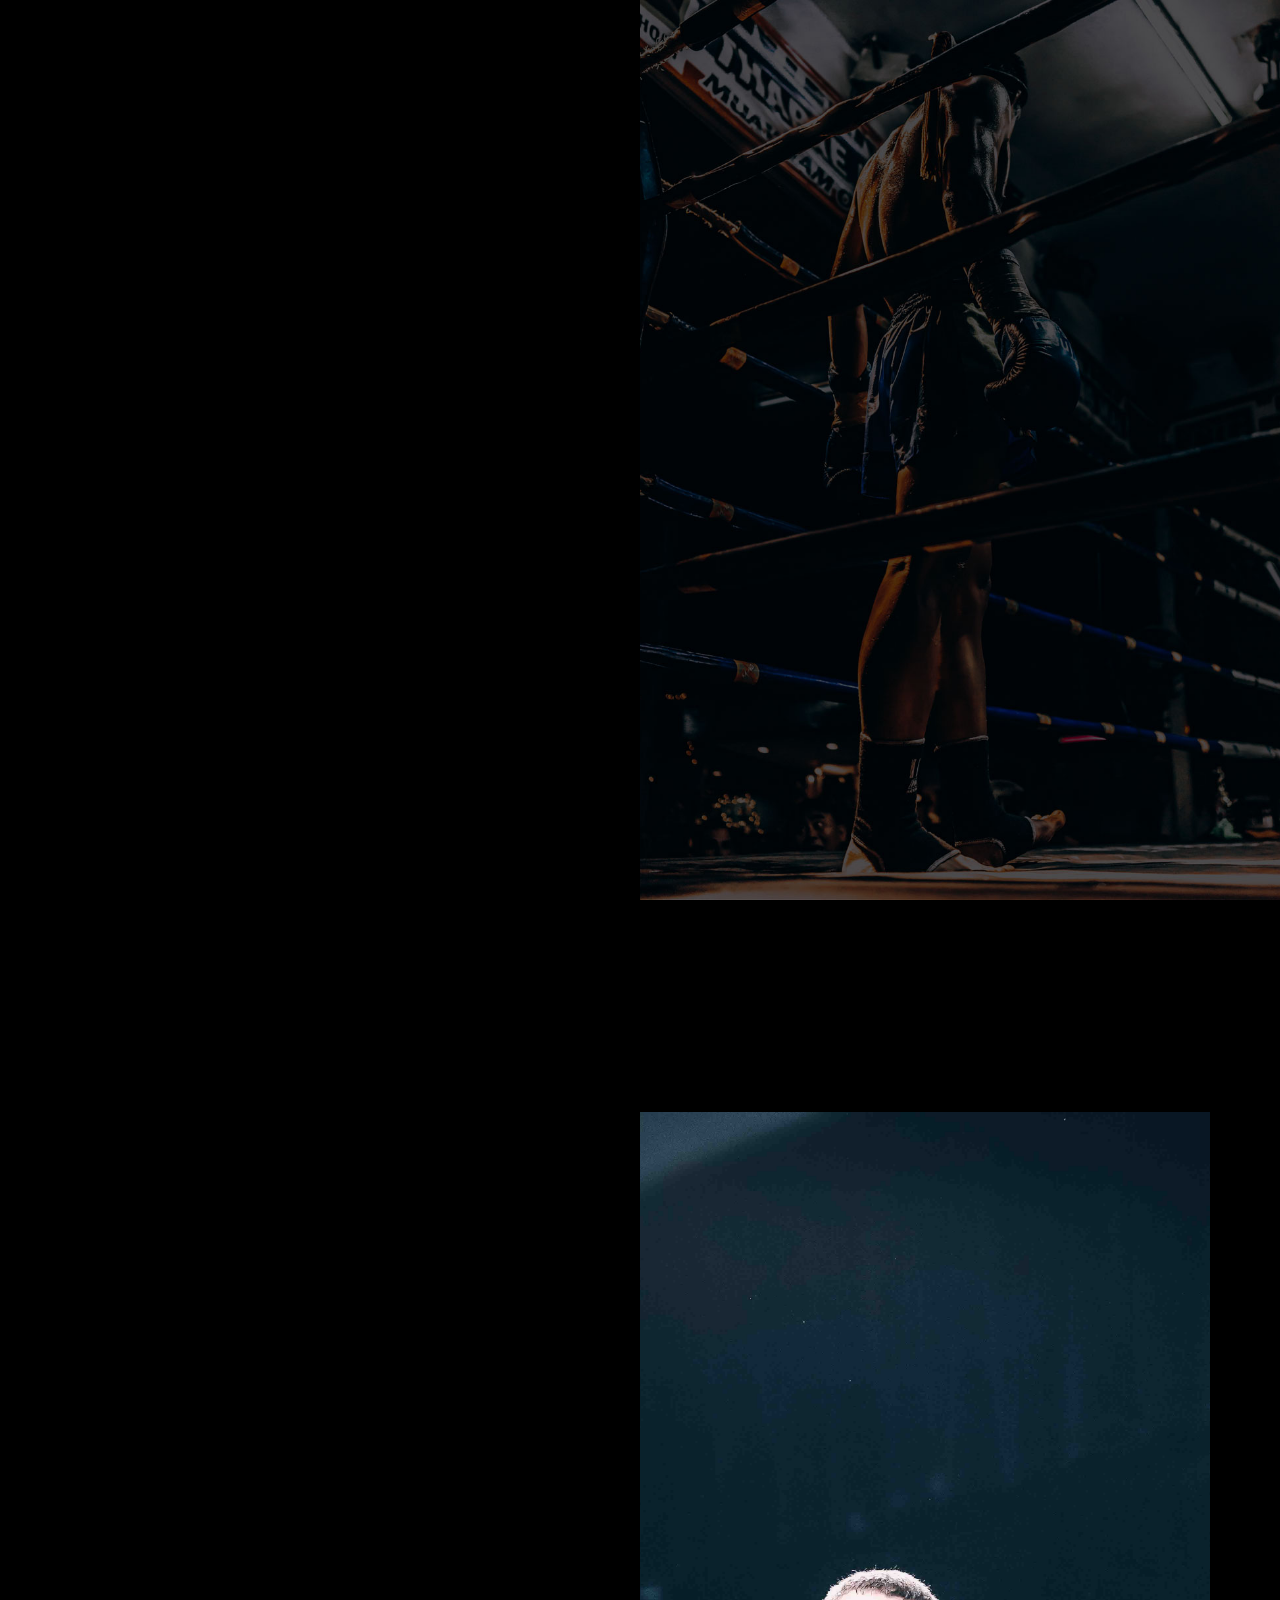
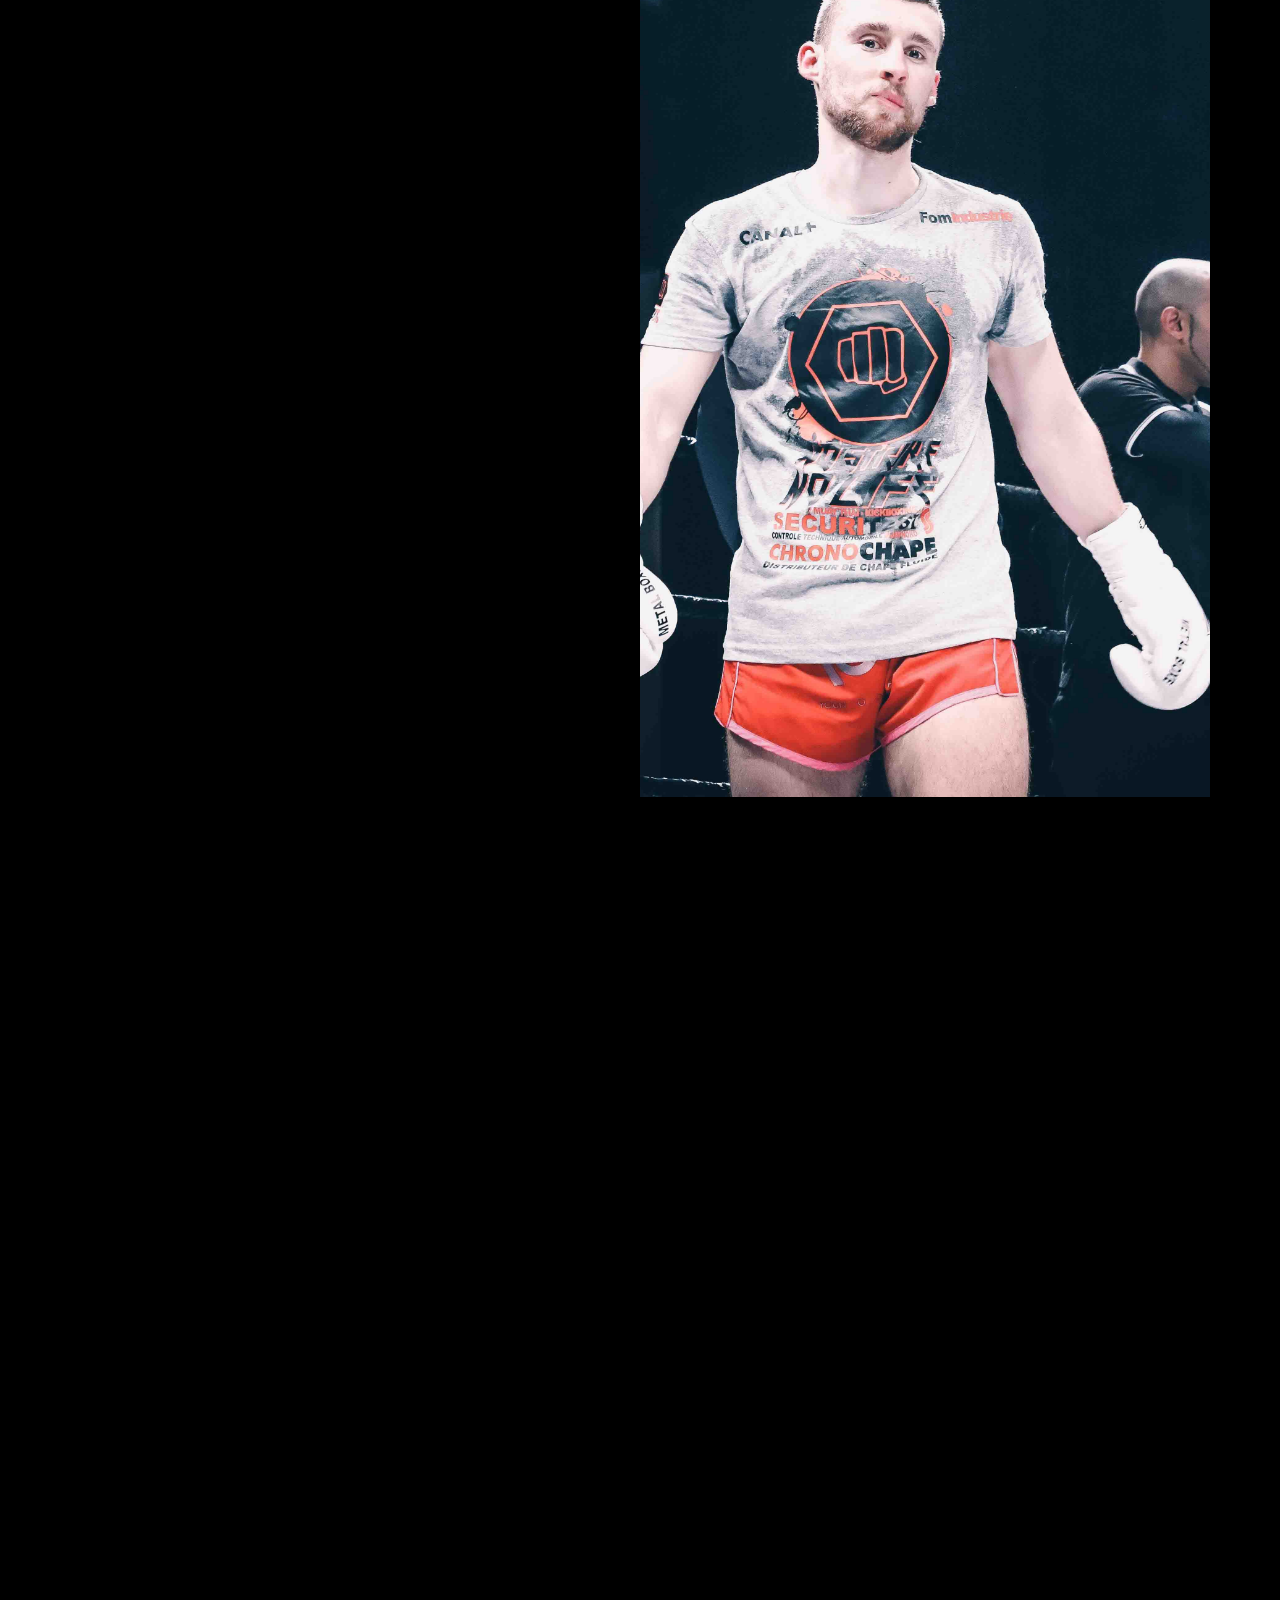
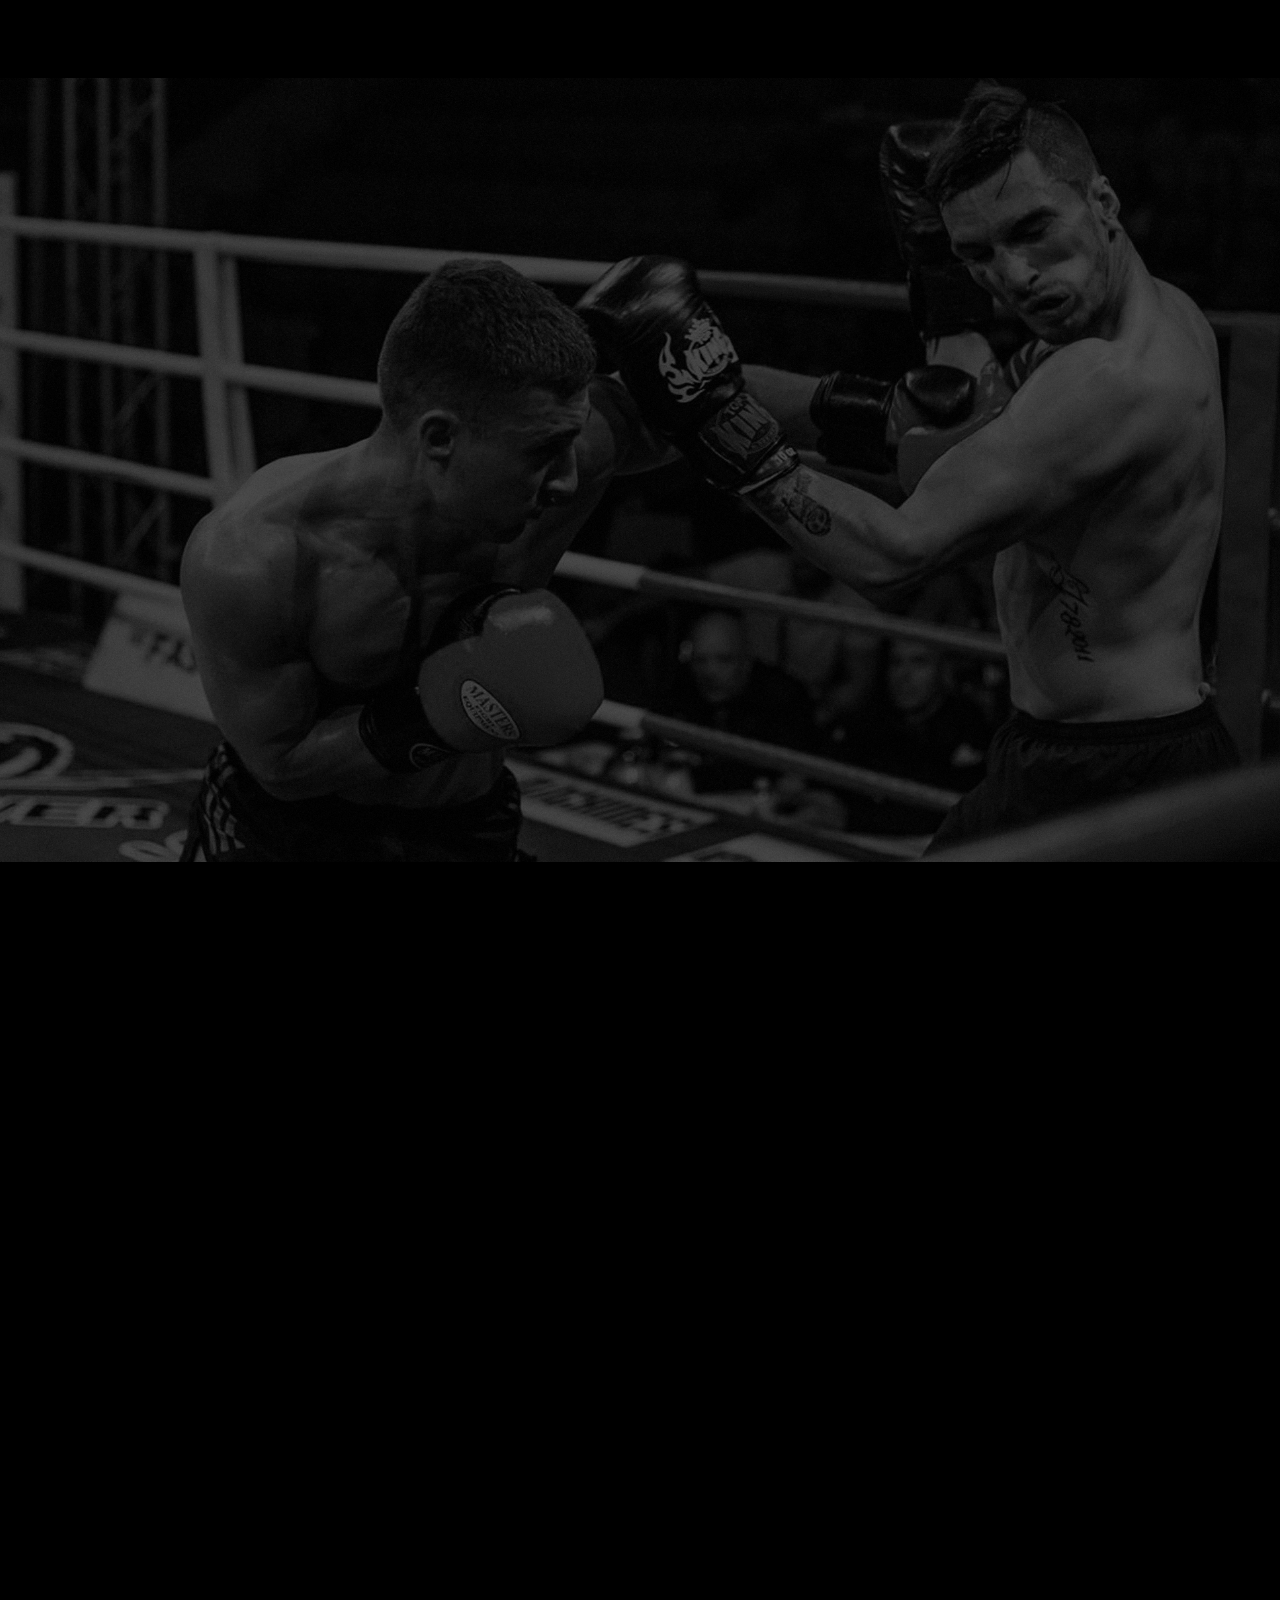
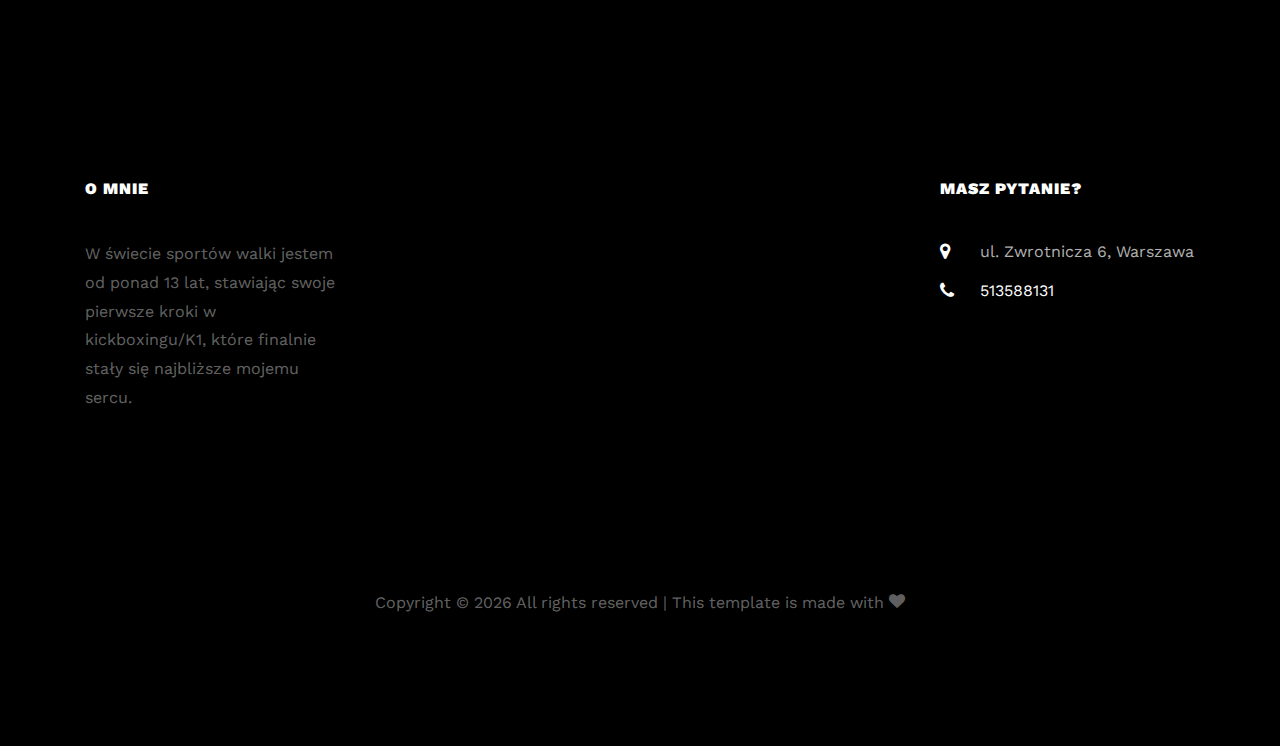
==== index.html @ d942ca91 "chore: init" ====
<!DOCTYPE html>
<html lang="en">

<head>
	<title>Michał Polak</title>
	<meta charset="utf-8">
	<meta name="viewport" content="width=device-width, initial-scale=1, shrink-to-fit=no">

	<link href="https://fonts.googleapis.com/css?family=Work+Sans:100,200,300,400,500,600,700,800,900" rel="stylesheet">

	<link rel="stylesheet" href="css/open-iconic-bootstrap.min.css">
	<link rel="stylesheet" href="css/animate.css">

	<link rel="stylesheet" href="css/owl.carousel.min.css">
	<link rel="stylesheet" href="css/owl.theme.default.min.css">
	<link rel="stylesheet" href="css/magnific-popup.css">

	<link rel="stylesheet" href="css/aos.css">

	<link rel="stylesheet" href="css/ionicons.min.css">

	<link rel="stylesheet" href="css/bootstrap-datepicker.css">
	<link rel="stylesheet" href="css/jquery.timepicker.css">


	<link rel="stylesheet" href="css/flaticon.css">
	<link rel="stylesheet" href="css/icomoon.css">
	<link rel="stylesheet" href="css/style.css">
	<link rel="icon" href="favicon-16x16.png" type="image/png" sizes="16x16">
	<link rel="icon" type="image/png" sizes="32x32" href="favicon-32x32.png">
</head>

<body>
	<nav class="navbar navbar-expand-lg navbar-dark ftco_navbar bg-dark ftco-navbar-light" id="ftco-navbar">
		<div class="container">
			<a class="navbar-brand" href="index.html">Michał Polak</a>

			<div class="collapse navbar-collapse" id="ftco-nav">
				<ul class="navbar-nav ml-auto">
				</ul>
			</div>
		</div>
	</nav>
	<!-- END nav -->


	<section class="hero-wrap js-fullheight">
		<div class="overlay" style="background-image: url(images/bg_2.jpg);" data-stellar-background-ratio="0.5"></div>
		<div class="container">
			<div class="row no-gutters slider-text js-fullheight align-items-center justify-content-end">
				<div class="col-md-12 text-center ftco-animate">
					<h1 class="mt-5" style="background-image: url(img/12.jpg);" data-stellar-background-ratio="0.5">
						FIGHT<br>HUB</h1>
					<h2>Michał Polak. Trener sportów walki.</h2>
				</div>
			</div>
		</div>
	</section>

	<section class="ftco-section ftco-no-pb ftco-no-pt">

		<div class="container">
			<div class="row justify-content-center mb-5">
				<div class="col-md-7 heading-section text-center ftco-animate">
					<span class="subheading">
						<i class="db-left"></i>
						kim jestem
						<i class="db-right"></i>
					</span>
					<h2 class="mb-3">Kim jestem</h2>
					<p>W świecie sportów walki jestem od ponad 13 lat, stawiając swoje pierwsze kroki w kickboxingu/K1,
						które finalnie stały się najbliższe mojemu sercu.</p>
				</div>
			</div>
			<div class="row">
				<div class="col-md-6 img img-2 order-md-last" style='background-image: url(img/12.jpg);'>
				</div>
				<div class="col-md-6 py-5">
					<div class="program d-flex ftco-animate">
						<div class="icon d-flex mr-lg-3 justify-content-center align-items-center order-lg-last">
							<span class="flaticon-gym"></span>
						</div>
						<div class="text ml-5 mr-lg-4 text-lg-right">
							<h3>Boks</h3>
							<p>Przez wszystkie te lata nie ograniczałem się jednak jedynie do tej dyscypliny decydując
								się na liczne starty w boksie jaki odgrywał istotną rolę w przygotowaniach do każdej z
								walk kickboxerskich.</p>
						</div>
					</div>
					<div class="program d-flex ftco-animate">
						<div class="icon d-flex mr-lg-3 justify-content-center align-items-center order-lg-last">
							<span class="flaticon-woman"></span>
						</div>
						<div class="text ml-5 mr-lg-4 text-lg-right">
							<h3>Wykształcenie</h3>
							<p>Wraz z karierą sportową nabywałem kwalifikacji trenerskich kończąc między innymi studia
								wychowania fizycznego z tytułem magistra czy kurs instruktorski z ramienia Polskiego
								Związku Kickboxingu wydany przez Ministerstwo Sportu i Turystyki.</p>
						</div>
					</div>
					<div class="program d-flex ftco-animate">
						<div class="icon d-flex mr-lg-3 justify-content-center align-items-center order-lg-last">
							<span class="flaticon-workout"></span>
						</div>
						<div class="text ml-5 mr-lg-4 text-lg-right">
							<h3>Osiągnięcia</h3>
							<p>Lata przygody sportowej wykorzystywałem maksymalnie, stając 14- krotnie na podium
								Mistrzostw Polski w różnych formułach kickboxingu w tym 6 razy zajmując najwyższe z
								nich, reprezentując tym samym kraj na imprezach takich jak Mistrzostwa Świata,
								Mistrzostwa Europy, Puchary Świata oraz Puchary Europy.</p>
						</div>
					</div>
					<div class="program d-flex ftco-animate">
						<div class="icon d-flex mr-lg-3 justify-content-center align-items-center order-lg-last">
							<span class="flaticon-meditation"></span>
						</div>
						<div class="text ml-5 mr-lg-4 text-lg-right">
							<h3>Doświadczenie</h3>
							<p>Ponadto ostatnie kilka lat poświęciłem zawodowstwu udając się do kolebki światowego K1 by
								zbierać doświadczenie od najlepszych zawodników globu , wynikiem czego było podpisanie
								kontraktu z ówcześnie największą organizacją promująca kickboxing w Polsce.</p>
						</div>
					</div>
					<div class="program d-flex ftco-animate">
						<div class="icon d-flex mr-lg-3 justify-content-center align-items-center order-lg-last">
							<span class="flaticon-stationary-bike"></span>
						</div>
						<div class="text ml-5 mr-lg-4 text-lg-right">
							<h3>Misja</h3>
							<p>Dzisiaj czerpię ogromną satysfakcję z możliwości przekazywania nabytej wiedzy, radując
								się wraz z podopiecznymi efektem naszej wspólnej pracy.</p>
						</div>
					</div>
				</div>
			</div>
		</div>
	</section>

	<section class="ftco-section">
		<div class="container">
			<div class="row justify-content-center mb-5">
				<div class="col-md-10 heading-section text-center ftco-animate">
					<span class="subheading">
						<i class="db-left"></i>
						Cennik zajęć
						<i class="db-right"></i>
					</span>
					<h2 class="mb-3">Cennik zajęć</h2>
				</div>
			</div>
			<div class="row">
				<div class="col-md-6">

					<div class="pricing-wrap ftco-animate img" style="background-image: url(img/7.jpg);">
						<div class="title p-4">
							<h3>Zajęcia z dziećmi</h3>
							<span>Wiek 5+</span>
						</div>
						<a href="dzieci.html">
							<div class="text p-4 d-flex align-items-end">
								<div>
									<span class="price">60min/170zł</span>
									<h3>Zajęcia z dziećmi</h3>
									<p class="text-white">Czas trwania zajęć to 60 minut podczas, których skupiamy się
										na różnego rodzaju formach treningu ogólnorozwojowego wdrażając w to elementy
										kickboxingu, boksu czy k1. Głównym celem tego rodzaju aktywności jest
										usprawnienie oraz nabycie podstawowych umiejętności z dziedziny uderzanych
										sportów walki. Ponadto tego rodzaju formy spędzania wolnego czasu mogą stanowić
										ujście dla kłębiących się trudnych emocji u najmłodszych.</p>
								</div>
							</div>
						</a>
					</div>

				</div>
				<div class="col-md-6">
					<div class="pricing-wrap ftco-animate img" style="background-image: url(img/6.jpg);">
						<div class="title p-4">
							<h3>Zajęcia z dorosłymi</h3>
							<span>Możliwość zajęć w parach</span>
						</div>
						<a href="dorosli.html">
							<div class="text p-4 d-flex align-items-end">
								<div>
									<span class="price">60min/170zł 2os. 220zł</span>
									<h3>Zajęcia z dorosłymi</h3>
									<p class="text-white">Trening ten to minimum godzina zorientowana na potrzeby
										każdego z ich uczestników. Po uprzednim ustaleniu kierunku pracy, wspólnie
										przechodzimy do jej realizacji. Tutaj możesz spodziewać się w zależności od
										potrzeb: zagłębiania się w techniczne niuanse każdego z nabywanych wzorców
										ruchowych, po intensywną prace wytrzymałościowo – siłową, kończąc na praktyce.
									</p>
								</div>
							</div>
						</a>
					</div>
				</div>

			</div>
		</div>
	</section>

	<section class="ftco-section testimony-section" style="background-image: url(img/14_bw.jpg);"
		data-stellar-background-ratio="0.5">
		<div class="overlay"></div>
		<div class="container">
			<div class="row justify-content-center mb-5">
				<div class="col-md-7 heading-section text-center ftco-animate">
					<span class="subheading">
						<i class="db-left"></i>
						Osiągnięcia
						<i class="db-right"></i>
					</span>
					<h2 class="mb-3">Osiągnięcia</h2>
					<p>Lata przygody sportowej wykorzystywałem maksymalnie, stając 14- krotnie na podium Mistrzostw
						Polski w różnych formułach kickboxingu w tym 6 razy zajmując najwyższe z nich, reprezentując tym
						samym kraj na imprezach takich jak Mistrzostwa Świata, Mistrzostwa Europy, Puchary Świata oraz
						Puchary Europy.</p>
				</div>
			</div>
			<div class="row justify-content-center">
				<div class="col-md-8 ftco-animate">
					<div class="row ftco-animate">
						<div class="col-md-12">
							<div class="carousel-testimony owl-carousel ftco-owl">
								<div class="item">
									<div class="testimony-wrap py-4 pb-5">
										<div class="user-img mb-4" style="background-image: url(img/6.jpg)">
											<span class="quote d-flex align-items-center justify-content-center">
												<i class="icon-quote-left"></i>
											</span>
										</div>
										<div class="text text-center">
											<p class="mb-4">Magister wychowania fizycznego / 13 letnie doświadczenie
												zawodnicze / 6 krotny Mistrz Polski</p>
										</div>
									</div>
								</div>
								<div class="item">
									<div class="testimony-wrap py-4 pb-5">
										<div class="user-img mb-4" style="background-image: url(img/6.jpg)">
											<span class="quote d-flex align-items-center justify-content-center">
												<i class="icon-quote-left"></i>
											</span>
										</div>
										<div class="text text-center">
											<p class="mb-4">Uprawnienia Instruktorskie / przeszło 130 walk</p>
										</div>
									</div>
								</div>
								<div class="item">
									<div class="testimony-wrap py-4 pb-5">
										<div class="user-img mb-4" style="background-image: url(img/6.jpg)">
											<span class="quote d-flex align-items-center justify-content-center">
												<i class="icon-quote-left"></i>
											</span>
										</div>
										<div class="text text-center">
											<p class="mb-4">
												Srebrny medalista Pucharu Europy/Brązowy medalista Pucharu Świata /
												Międzynarodowe doświadczenie
											</p>
										</div>
									</div>
								</div>
								<div class="item">
									<div class="testimony-wrap py-4 pb-5">
										<div class="user-img mb-4" style="background-image: url(img/6.jpg)">
											<span class="quote d-flex align-items-center justify-content-center">
												<i class="icon-quote-left"></i>
											</span>
										</div>
										<div class="text text-center">
											<p class="mb-4">Zawodowy kontrakt z największą ówcześnie organizacją w kraju
											</p>
										</div>
									</div>
								</div>
								<div class="item">
									<div class="testimony-wrap py-4 pb-5">
										<div class="user-img mb-4" style="background-image: url(img/6.jpg)">
											<span class="quote d-flex align-items-center justify-content-center">
												<i class="icon-quote-left"></i>
											</span>
										</div>
										<div class="text text-center">
											<p class="mb-4">Były członek kadry narodowej</p>
										</div>
									</div>
								</div>
							</div>
						</div>
					</div>
				</div>
			</div>
		</div>
	</section>

	<section class="ftco-appointment">
		<div class="overlay"></div>
		<div class="container-wrap">
			<div class="row no-gutters d-md-flex align-items-center">
				<div class="col-lg-12 appointment ftco-animate">
					<div class="heading-section ftco-animate">
						<h2 class="mb-3">Napisz do mnie</h2>
						<p>W celu ustalenia terminu zadzwoń pod numer 513588131 lub skorzytaj z poniższego formularza
						</p>
					</div>
					<form action="https://formspree.io/f/xaykeypw" method="POST" class="appointment-form">
						<input type="hidden" name="_language" value="pl" />
						<div class="d-md-flex">
							<div class="form-group">
								<input type="text" name="name" class="form-control" required placeholder="Imię">
							</div>
							<div class="form-group ml-md-4">
								<input type="text" name="lastname" class="form-control" placeholder="Nazwisko">
							</div>
						</div>
						<div class="d-md-flex">
							<div class="form-group">
								<input type="email" name="email" class="form-control" required placeholder="Email">
							</div>
							<div class="form-group ml-md-4">
								<input type="tel" name="phone" class="form-control" placeholder="Telefon">
							</div>
						</div>
						<div class="d-md-flex">
							<div class="form-group">
								<textarea name="message" required id="message" cols="30" rows="2" class="form-control"
									placeholder="Wiadomość"></textarea>
							</div>
							<div class="form-group ml-md-4">
								<input type="submit" value="Wyślij" class="btn btn-primary py-3 px-4">
							</div>
						</div>
					</form>
				</div>
			</div>
		</div>
	</section>

	<section class="ftco-gallery">
		<div class="container-wrap">
			<div class="row no-gutters">
				<div class="col-md-3 ftco-animate">
					<div class="gallery img d-flex align-items-center" style="background-image: url(img/1.jpg);">
						<div class="icon mb-4 d-flex align-items-center justify-content-center">
							<span class="icon-search"></span>
						</div>
					</div>
				</div>
				<div class="col-md-3 ftco-animate">
					<div class="gallery img d-flex align-items-center" style="background-image: url(img/2.jpg);">
						<div class="icon mb-4 d-flex align-items-center justify-content-center">
							<span class="icon-search"></span>
						</div>
					</div>
				</div>
				<div class="col-md-3 ftco-animate">
					<div class="gallery img d-flex align-items-center" style="background-image: url(img/3.jpg);">
						<div class="icon mb-4 d-flex align-items-center justify-content-center">
							<span class="icon-search"></span>
						</div>
					</div>
				</div>
				<div class="col-md-3 ftco-animate">
					<div class="gallery img d-flex align-items-center" style="background-image: url(img/4.jpg);">
						<div class="icon mb-4 d-flex align-items-center justify-content-center">
							<span class="icon-search"></span>
						</div>
					</div>
				</div>
			</div>
		</div>
	</section>

	<footer class="ftco-footer ftco-section img">
		<div class="overlay"></div>
		<div class="container">
			<div class="row mb-5">
				<div class="col-lg-3 col-md-6 mb-5 mb-md-5">
					<div class="ftco-footer-widget mb-4">
						<h2 class="ftco-heading-2">O mnie</h2>
						<p>W świecie sportów walki jestem od ponad 13 lat, stawiając swoje pierwsze kroki w
							kickboxingu/K1, które finalnie stały się najbliższe mojemu sercu.</p>
						<ul class="ftco-footer-social list-unstyled float-md-left float-lft mt-5">
							<!-- <li class="ftco-animate"><a href="#"><span class="icon-twitter"></span></a></li>  -->
						</ul>
					</div>
				</div>
				<div class="col-lg-4 col-md-6 mb-5 mb-md-5">
					<div class="ftco-footer-widget mb-4">
					</div>
				</div>
				<div class="col-lg-2 col-md-6 mb-5 mb-md-5">
					<div class="ftco-footer-widget mb-4 ml-md-4">
						<!-- <h2 class="ftco-heading-2">Menu</h2>
              <ul class="list-unstyled">
                <li><a href="#" class="py-2 d-block">K1</a></li>
                <li><a href="#" class="py-2 d-block">MMA</a></li>
              </ul> -->
					</div>
				</div>
				<div class="col-lg-3 col-md-6 mb-5 mb-md-5">
					<div class="ftco-footer-widget mb-4">
						<h2 class="ftco-heading-2">Masz pytanie?</h2>
						<div class="block-23 mb-3">
							<ul>
								<li><span class="icon icon-map-marker"></span><span class="text">ul. Zwrotnicza 6,
										Warszawa</span></li>
								<li><a href="#"><span class="icon icon-phone"></span><span
											class="text">513588131</span></a></li>
								<!-- <li><a href="#"><span class="icon icon-envelope"></span><span class="text">info@yourdomain.com</span></a></li> -->
							</ul>
						</div>
					</div>
				</div>
			</div>
			<div class="row">
				<div class="col-md-12 text-center">

					<p><!-- Link back to Colorlib can't be removed. Template is licensed under CC BY 3.0. -->
						Copyright &copy;
						<script>document.write(new Date().getFullYear());</script> All rights reserved | This template
						is made with <i class="icon-heart" aria-hidden="true"></i> <a href="https://colorlib.com"
							target="_blank"></a>
						<!-- Link back to Colorlib can't be removed. Template is licensed under CC BY 3.0. -->
					</p>
				</div>
			</div>
		</div>
	</footer>



	<!-- loader -->
	<div id="ftco-loader" class="show fullscreen"><svg class="circular" width="48px" height="48px">
			<circle class="path-bg" cx="24" cy="24" r="22" fill="none" stroke-width="4" stroke="#eeeeee" />
			<circle class="path" cx="24" cy="24" r="22" fill="none" stroke-width="4" stroke-miterlimit="10"
				stroke="#F96D00" />
		</svg></div>


	<script src="js/jquery.min.js"></script>
	<script src="js/jquery-migrate-3.0.1.min.js"></script>
	<script src="js/popper.min.js"></script>
	<script src="js/bootstrap.min.js"></script>
	<script src="js/jquery.easing.1.3.js"></script>
	<script src="js/jquery.waypoints.min.js"></script>
	<script src="js/jquery.stellar.min.js"></script>
	<script src="js/owl.carousel.min.js"></script>
	<script src="js/jquery.magnific-popup.min.js"></script>
	<script src="js/aos.js"></script>
	<script src="js/jquery.animateNumber.min.js"></script>
	<script src="js/bootstrap-datepicker.js"></script>
	<script src="js/jquery.timepicker.min.js"></script>
	<script src="js/scrollax.min.js"></script>
	<script src="js/main.js"></script>

</body>

</html>
---- css/flaticon.css ----
/*
  	Flaticon icon font: Flaticon
  	Creation date: 15/10/2018 10:08
  	*/
  	
@font-face {
  font-family: "Flaticon";
  src: url("../fonts/flaticon/font/Flaticon.eot");
  src: url("../fonts/flaticon/font/Flaticon.eot?#iefix") format("embedded-opentype"),
       url("../fonts/flaticon/font/Flaticon.woff") format("woff"),
       url("../fonts/flaticon/font/Flaticon.ttf") format("truetype"),
       url("../fonts/flaticon/font/Flaticon.svg#Flaticon") format("svg");
  font-weight: normal;
  font-style: normal;
}

@media screen and (-webkit-min-device-pixel-ratio:0) {
  @font-face {
    font-family: "Flaticon";
    src: url("../fonts/flaticon/font/Flaticon.svg#Flaticon") format("svg");
  }
}

[class^="flaticon-"]:before, [class*=" flaticon-"]:before,
[class^="flaticon-"]:after, [class*=" flaticon-"]:after {   
  font-family: Flaticon;
  font-style: normal;
  font-weight: normal;
  font-variant: normal;
  text-transform: none;
  line-height: 1;

  /* Better Font Rendering =========== */
  -webkit-font-smoothing: antialiased;
  -moz-osx-font-smoothing: grayscale;
}

.flaticon-gym:before { content: "\f100"; }
.flaticon-running:before { content: "\f101"; }
.flaticon-workout:before { content: "\f102"; }
.flaticon-woman:before { content: "\f103"; }
.flaticon-stationary-bike:before { content: "\f104"; }
.flaticon-heart:before { content: "\f105"; }
.flaticon-meditation:before { content: "\f106"; }
.flaticon-ruler:before { content: "\f107"; }
.flaticon-abs:before { content: "\f108"; }
.flaticon-tools-and-utensils:before { content: "\f109"; }
---- css/icomoon.css ----
@font-face {
  font-family: 'icomoon';
  src:  url('../fonts/icomoon/icomoon.eot?6tt51o');
  src:  url('../fonts/icomoon/icomoon.eot?6tt51o#iefix') format('embedded-opentype'),
    url('../fonts/icomoon/icomoon.ttf?6tt51o') format('truetype'),
    url('../fonts/icomoon/icomoon.woff?6tt51o') format('woff'),
    url('../fonts/icomoon/icomoon.svg?6tt51o#icomoon') format('svg');
  font-weight: normal;
  font-style: normal;
}

[class^="icon-"], [class*=" icon-"] {
  /* use !important to prevent issues with browser extensions that change fonts */
  font-family: 'icomoon' !important;
  speak: none;
  font-style: normal;
  font-weight: normal;
  font-variant: normal;
  text-transform: none;
  line-height: 1;

  /* Better Font Rendering =========== */
  -webkit-font-smoothing: antialiased;
  -moz-osx-font-smoothing: grayscale;
}

.icon-asterisk:before {
  content: "\f069";
}
.icon-plus:before {
  content: "\f067";
}
.icon-question:before {
  content: "\f128";
}
.icon-minus:before {
  content: "\f068";
}
.icon-glass:before {
  content: "\f000";
}
.icon-music:before {
  content: "\f001";
}
.icon-search:before {
  content: "\f002";
}
.icon-envelope-o:before {
  content: "\f003";
}
.icon-heart:before {
  content: "\f004";
}
.icon-star:before {
  content: "\f005";
}
.icon-star-o:before {
  content: "\f006";
}
.icon-user:before {
  content: "\f007";
}
.icon-film:before {
  content: "\f008";
}
.icon-th-large:before {
  content: "\f009";
}
.icon-th:before {
  content: "\f00a";
}
.icon-th-list:before {
  content: "\f00b";
}
.icon-check:before {
  content: "\f00c";
}
.icon-close:before {
  content: "\f00d";
}
.icon-remove:before {
  content: "\f00d";
}
.icon-times:before {
  content: "\f00d";
}
.icon-search-plus:before {
  content: "\f00e";
}
.icon-search-minus:before {
  content: "\f010";
}
.icon-power-off:before {
  content: "\f011";
}
.icon-signal:before {
  content: "\f012";
}
.icon-cog:before {
  content: "\f013";
}
.icon-gear:before {
  content: "\f013";
}
.icon-trash-o:before {
  content: "\f014";
}
.icon-home:before {
  content: "\f015";
}
.icon-file-o:before {
  content: "\f016";
}
.icon-clock-o:before {
  content: "\f017";
}
.icon-road:before {
  content: "\f018";
}
.icon-download:before {
  content: "\f019";
}
.icon-arrow-circle-o-down:before {
  content: "\f01a";
}
.icon-arrow-circle-o-up:before {
  content: "\f01b";
}
.icon-inbox:before {
  content: "\f01c";
}
.icon-play-circle-o:before {
  content: "\f01d";
}
.icon-repeat:before {
  content: "\f01e";
}
.icon-rotate-right:before {
  content: "\f01e";
}
.icon-refresh:before {
  content: "\f021";
}
.icon-list-alt:before {
  content: "\f022";
}
.icon-lock:before {
  content: "\f023";
}
.icon-flag:before {
  content: "\f024";
}
.icon-headphones:before {
  content: "\f025";
}
.icon-volume-off:before {
  content: "\f026";
}
.icon-volume-down:before {
  content: "\f027";
}
.icon-volume-up:before {
  content: "\f028";
}
.icon-qrcode:before {
  content: "\f029";
}
.icon-barcode:before {
  content: "\f02a";
}
.icon-tag:before {
  content: "\f02b";
}
.icon-tags:before {
  content: "\f02c";
}
.icon-book:before {
  content: "\f02d";
}
.icon-bookmark:before {
  content: "\f02e";
}
.icon-print:before {
  content: "\f02f";
}
.icon-camera:before {
  content: "\f030";
}
.icon-font:before {
  content: "\f031";
}
.icon-bold:before {
  content: "\f032";
}
.icon-italic:before {
  content: "\f033";
}
.icon-text-height:before {
  content: "\f034";
}
.icon-text-width:before {
  content: "\f035";
}
.icon-align-left:before {
  content: "\f036";
}
.icon-align-center:before {
  content: "\f037";
}
.icon-align-right:before {
  content: "\f038";
}
.icon-align-justify:before {
  content: "\f039";
}
.icon-list:before {
  content: "\f03a";
}
.icon-dedent:before {
  content: "\f03b";
}
.icon-outdent:before {
  content: "\f03b";
}
.icon-indent:before {
  content: "\f03c";
}
.icon-video-camera:before {
  content: "\f03d";
}
.icon-image:before {
  content: "\f03e";
}
.icon-photo:before {
  content: "\f03e";
}
.icon-picture-o:before {
  content: "\f03e";
}
.icon-pencil:before {
  content: "\f040";
}
.icon-map-marker:before {
  content: "\f041";
}
.icon-adjust:before {
  content: "\f042";
}
.icon-tint:before {
  content: "\f043";
}
.icon-edit:before {
  content: "\f044";
}
.icon-pencil-square-o:before {
  content: "\f044";
}
.icon-share-square-o:before {
  content: "\f045";
}
.icon-check-square-o:before {
  content: "\f046";
}
.icon-arrows:before {
  content: "\f047";
}
.icon-step-backward:before {
  content: "\f048";
}
.icon-fast-backward:before {
  content: "\f049";
}
.icon-backward:before {
  content: "\f04a";
}
.icon-play:before {
  content: "\f04b";
}
.icon-pause:before {
  content: "\f04c";
}
.icon-stop:before {
  content: "\f04d";
}
.icon-forward:before {
  content: "\f04e";
}
.icon-fast-forward:before {
  content: "\f050";
}
.icon-step-forward:before {
  content: "\f051";
}
.icon-eject:before {
  content: "\f052";
}
.icon-chevron-left:before {
  content: "\f053";
}
.icon-chevron-right:before {
  content: "\f054";
}
.icon-plus-circle:before {
  content: "\f055";
}
.icon-minus-circle:before {
  content: "\f056";
}
.icon-times-circle:before {
  content: "\f057";
}
.icon-check-circle:before {
  content: "\f058";
}
.icon-question-circle:before {
  content: "\f059";
}
.icon-info-circle:before {
  content: "\f05a";
}
.icon-crosshairs:before {
  content: "\f05b";
}
.icon-times-circle-o:before {
  content: "\f05c";
}
.icon-check-circle-o:before {
  content: "\f05d";
}
.icon-ban:before {
  content: "\f05e";
}
.icon-arrow-left:before {
  content: "\f060";
}
.icon-arrow-right:before {
  content: "\f061";
}
.icon-arrow-up:before {
  content: "\f062";
}
.icon-arrow-down:before {
  content: "\f063";
}
.icon-mail-forward:before {
  content: "\f064";
}
.icon-share:before {
  content: "\f064";
}
.icon-expand:before {
  content: "\f065";
}
.icon-compress:before {
  content: "\f066";
}
.icon-exclamation-circle:before {
  content: "\f06a";
}
.icon-gift:before {
  content: "\f06b";
}
.icon-leaf:before {
  content: "\f06c";
}
.icon-fire:before {
  content: "\f06d";
}
.icon-eye:before {
  content: "\f06e";
}
.icon-eye-slash:before {
  content: "\f070";
}
.icon-exclamation-triangle:before {
  content: "\f071";
}
.icon-warning:before {
  content: "\f071";
}
.icon-plane:before {
  content: "\f072";
}
.icon-calendar:before {
  content: "\f073";
}
.icon-random:before {
  content: "\f074";
}
.icon-comment:before {
  content: "\f075";
}
.icon-magnet:before {
  content: "\f076";
}
.icon-chevron-up:before {
  content: "\f077";
}
.icon-chevron-down:before {
  content: "\f078";
}
.icon-retweet:before {
  content: "\f079";
}
.icon-shopping-cart:before {
  content: "\f07a";
}
.icon-folder:before {
  content: "\f07b";
}
.icon-folder-open:before {
  content: "\f07c";
}
.icon-arrows-v:before {
  content: "\f07d";
}
.icon-arrows-h:before {
  content: "\f07e";
}
.icon-bar-chart:before {
  content: "\f080";
}
.icon-bar-chart-o:before {
  content: "\f080";
}
.icon-twitter-square:before {
  content: "\f081";
}
.icon-facebook-square:before {
  content: "\f082";
}
.icon-camera-retro:before {
  content: "\f083";
}
.icon-key:before {
  content: "\f084";
}
.icon-cogs:before {
  content: "\f085";
}
.icon-gears:before {
  content: "\f085";
}
.icon-comments:before {
  content: "\f086";
}
.icon-thumbs-o-up:before {
  content: "\f087";
}
.icon-thumbs-o-down:before {
  content: "\f088";
}
.icon-star-half:before {
  content: "\f089";
}
.icon-heart-o:before {
  content: "\f08a";
}
.icon-sign-out:before {
  content: "\f08b";
}
.icon-linkedin-square:before {
  content: "\f08c";
}
.icon-thumb-tack:before {
  content: "\f08d";
}
.icon-external-link:before {
  content: "\f08e";
}
.icon-sign-in:before {
  content: "\f090";
}
.icon-trophy:before {
  content: "\f091";
}
.icon-github-square:before {
  content: "\f092";
}
.icon-upload:before {
  content: "\f093";
}
.icon-lemon-o:before {
  content: "\f094";
}
.icon-phone:before {
  content: "\f095";
}
.icon-square-o:before {
  content: "\f096";
}
.icon-bookmark-o:before {
  content: "\f097";
}
.icon-phone-square:before {
  content: "\f098";
}
.icon-twitter:before {
  content: "\f099";
}
.icon-facebook:before {
  content: "\f09a";
}
.icon-facebook-f:before {
  content: "\f09a";
}
.icon-github:before {
  content: "\f09b";
}
.icon-unlock:before {
  content: "\f09c";
}
.icon-credit-card:before {
  content: "\f09d";
}
.icon-feed:before {
  content: "\f09e";
}
.icon-rss:before {
  content: "\f09e";
}
.icon-hdd-o:before {
  content: "\f0a0";
}
.icon-bullhorn:before {
  content: "\f0a1";
}
.icon-bell-o:before {
  content: "\f0a2";
}
.icon-certificate:before {
  content: "\f0a3";
}
.icon-hand-o-right:before {
  content: "\f0a4";
}
.icon-hand-o-left:before {
  content: "\f0a5";
}
.icon-hand-o-up:before {
  content: "\f0a6";
}
.icon-hand-o-down:before {
  content: "\f0a7";
}
.icon-arrow-circle-left:before {
  content: "\f0a8";
}
.icon-arrow-circle-right:before {
  content: "\f0a9";
}
.icon-arrow-circle-up:before {
  content: "\f0aa";
}
.icon-arrow-circle-down:before {
  content: "\f0ab";
}
.icon-globe:before {
  content: "\f0ac";
}
.icon-wrench:before {
  content: "\f0ad";
}
.icon-tasks:before {
  content: "\f0ae";
}
.icon-filter:before {
  content: "\f0b0";
}
.icon-briefcase:before {
  content: "\f0b1";
}
.icon-arrows-alt:before {
  content: "\f0b2";
}
.icon-group:before {
  content: "\f0c0";
}
.icon-users:before {
  content: "\f0c0";
}
.icon-chain:before {
  content: "\f0c1";
}
.icon-link:before {
  content: "\f0c1";
}
.icon-cloud:before {
  content: "\f0c2";
}
.icon-flask:before {
  content: "\f0c3";
}
.icon-cut:before {
  content: "\f0c4";
}
.icon-scissors:before {
  content: "\f0c4";
}
.icon-copy:before {
  content: "\f0c5";
}
.icon-files-o:before {
  content: "\f0c5";
}
.icon-paperclip:before {
  content: "\f0c6";
}
.icon-floppy-o:before {
  content: "\f0c7";
}
.icon-save:before {
  content: "\f0c7";
}
.icon-square:before {
  content: "\f0c8";
}
.icon-bars:before {
  content: "\f0c9";
}
.icon-navicon:before {
  content: "\f0c9";
}
.icon-reorder:before {
  content: "\f0c9";
}
.icon-list-ul:before {
  content: "\f0ca";
}
.icon-list-ol:before {
  content: "\f0cb";
}
.icon-strikethrough:before {
  content: "\f0cc";
}
.icon-underline:before {
  content: "\f0cd";
}
.icon-table:before {
  content: "\f0ce";
}
.icon-magic:before {
  content: "\f0d0";
}
.icon-truck:before {
  content: "\f0d1";
}
.icon-pinterest:before {
  content: "\f0d2";
}
.icon-pinterest-square:before {
  content: "\f0d3";
}
.icon-google-plus-square:before {
  content: "\f0d4";
}
.icon-google-plus:before {
  content: "\f0d5";
}
.icon-money:before {
  content: "\f0d6";
}
.icon-caret-down:before {
  content: "\f0d7";
}
.icon-caret-up:before {
  content: "\f0d8";
}
.icon-caret-left:before {
  content: "\f0d9";
}
.icon-caret-right:before {
  content: "\f0da";
}
.icon-columns:before {
  content: "\f0db";
}
.icon-sort:before {
  content: "\f0dc";
}
.icon-unsorted:before {
  content: "\f0dc";
}
.icon-sort-desc:before {
  content: "\f0dd";
}
.icon-sort-down:before {
  content: "\f0dd";
}
.icon-sort-asc:before {
  content: "\f0de";
}
.icon-sort-up:before {
  content: "\f0de";
}
.icon-envelope:before {
  content: "\f0e0";
}
.icon-linkedin:before {
  content: "\f0e1";
}
.icon-rotate-left:before {
  content: "\f0e2";
}
.icon-undo:before {
  content: "\f0e2";
}
.icon-gavel:before {
  content: "\f0e3";
}
.icon-legal:before {
  content: "\f0e3";
}
.icon-dashboard:before {
  content: "\f0e4";
}
.icon-tachometer:before {
  content: "\f0e4";
}
.icon-comment-o:before {
  content: "\f0e5";
}
.icon-comments-o:before {
  content: "\f0e6";
}
.icon-bolt:before {
  content: "\f0e7";
}
.icon-flash:before {
  content: "\f0e7";
}
.icon-sitemap:before {
  content: "\f0e8";
}
.icon-umbrella:before {
  content: "\f0e9";
}
.icon-clipboard:before {
  content: "\f0ea";
}
.icon-paste:before {
  content: "\f0ea";
}
.icon-lightbulb-o:before {
  content: "\f0eb";
}
.icon-exchange:before {
  content: "\f0ec";
}
.icon-cloud-download:before {
  content: "\f0ed";
}
.icon-cloud-upload:before {
  content: "\f0ee";
}
.icon-user-md:before {
  content: "\f0f0";
}
.icon-stethoscope:before {
  content: "\f0f1";
}
.icon-suitcase:before {
  content: "\f0f2";
}
.icon-bell:before {
  content: "\f0f3";
}
.icon-coffee:before {
  content: "\f0f4";
}
.icon-cutlery:before {
  content: "\f0f5";
}
.icon-file-text-o:before {
  content: "\f0f6";
}
.icon-building-o:before {
  content: "\f0f7";
}
.icon-hospital-o:before {
  content: "\f0f8";
}
.icon-ambulance:before {
  content: "\f0f9";
}
.icon-medkit:before {
  content: "\f0fa";
}
.icon-fighter-jet:before {
  content: "\f0fb";
}
.icon-beer:before {
  content: "\f0fc";
}
.icon-h-square:before {
  content: "\f0fd";
}
.icon-plus-square:before {
  content: "\f0fe";
}
.icon-angle-double-left:before {
  content: "\f100";
}
.icon-angle-double-right:before {
  content: "\f101";
}
.icon-angle-double-up:before {
  content: "\f102";
}
.icon-angle-double-down:before {
  content: "\f103";
}
.icon-angle-left:before {
  content: "\f104";
}
.icon-angle-right:before {
  content: "\f105";
}
.icon-angle-up:before {
  content: "\f106";
}
.icon-angle-down:before {
  content: "\f107";
}
.icon-desktop:before {
  content: "\f108";
}
.icon-laptop:before {
  content: "\f109";
}
.icon-tablet:before {
  content: "\f10a";
}
.icon-mobile:before {
  content: "\f10b";
}
.icon-mobile-phone:before {
  content: "\f10b";
}
.icon-circle-o:before {
  content: "\f10c";
}
.icon-quote-left:before {
  content: "\f10d";
}
.icon-quote-right:before {
  content: "\f10e";
}
.icon-spinner:before {
  content: "\f110";
}
.icon-circle:before {
  content: "\f111";
}
.icon-mail-reply:before {
  content: "\f112";
}
.icon-reply:before {
  content: "\f112";
}
.icon-github-alt:before {
  content: "\f113";
}
.icon-folder-o:before {
  content: "\f114";
}
.icon-folder-open-o:before {
  content: "\f115";
}
.icon-smile-o:before {
  content: "\f118";
}
.icon-frown-o:before {
  content: "\f119";
}
.icon-meh-o:before {
  content: "\f11a";
}
.icon-gamepad:before {
  content: "\f11b";
}
.icon-keyboard-o:before {
  content: "\f11c";
}
.icon-flag-o:before {
  content: "\f11d";
}
.icon-flag-checkered:before {
  content: "\f11e";
}
.icon-terminal:before {
  content: "\f120";
}
.icon-code:before {
  content: "\f121";
}
.icon-mail-reply-all:before {
  content: "\f122";
}
.icon-reply-all:before {
  content: "\f122";
}
.icon-star-half-empty:before {
  content: "\f123";
}
.icon-star-half-full:before {
  content: "\f123";
}
.icon-star-half-o:before {
  content: "\f123";
}
.icon-location-arrow:before {
  content: "\f124";
}
.icon-crop:before {
  content: "\f125";
}
.icon-code-fork:before {
  content: "\f126";
}
.icon-chain-broken:before {
  content: "\f127";
}
.icon-unlink:before {
  content: "\f127";
}
.icon-info:before {
  content: "\f129";
}
.icon-exclamation:before {
  content: "\f12a";
}
.icon-superscript:before {
  content: "\f12b";
}
.icon-subscript:before {
  content: "\f12c";
}
.icon-eraser:before {
  content: "\f12d";
}
.icon-puzzle-piece:before {
  content: "\f12e";
}
.icon-microphone:before {
  content: "\f130";
}
.icon-microphone-slash:before {
  content: "\f131";
}
.icon-shield:before {
  content: "\f132";
}
.icon-calendar-o:before {
  content: "\f133";
}
.icon-fire-extinguisher:before {
  content: "\f134";
}
.icon-rocket:before {
  content: "\f135";
}
.icon-maxcdn:before {
  content: "\f136";
}
.icon-chevron-circle-left:before {
  content: "\f137";
}
.icon-chevron-circle-right:before {
  content: "\f138";
}
.icon-chevron-circle-up:before {
  content: "\f139";
}
.icon-chevron-circle-down:before {
  content: "\f13a";
}
.icon-html5:before {
  content: "\f13b";
}
.icon-css3:before {
  content: "\f13c";
}
.icon-anchor:before {
  content: "\f13d";
}
.icon-unlock-alt:before {
  content: "\f13e";
}
.icon-bullseye:before {
  content: "\f140";
}
.icon-ellipsis-h:before {
  content: "\f141";
}
.icon-ellipsis-v:before {
  content: "\f142";
}
.icon-rss-square:before {
  content: "\f143";
}
.icon-play-circle:before {
  content: "\f144";
}
.icon-ticket:before {
  content: "\f145";
}
.icon-minus-square:before {
  content: "\f146";
}
.icon-minus-square-o:before {
  content: "\f147";
}
.icon-level-up:before {
  content: "\f148";
}
.icon-level-down:before {
  content: "\f149";
}
.icon-check-square:before {
  content: "\f14a";
}
.icon-pencil-square:before {
  content: "\f14b";
}
.icon-external-link-square:before {
  content: "\f14c";
}
.icon-share-square:before {
  content: "\f14d";
}
.icon-compass:before {
  content: "\f14e";
}
.icon-caret-square-o-down:before {
  content: "\f150";
}
.icon-toggle-down:before {
  content: "\f150";
}
.icon-caret-square-o-up:before {
  content: "\f151";
}
.icon-toggle-up:before {
  content: "\f151";
}
.icon-caret-square-o-right:before {
  content: "\f152";
}
.icon-toggle-right:before {
  content: "\f152";
}
.icon-eur:before {
  content: "\f153";
}
.icon-euro:before {
  content: "\f153";
}
.icon-gbp:before {
  content: "\f154";
}
.icon-dollar:before {
  content: "\f155";
}
.icon-usd:before {
  content: "\f155";
}
.icon-inr:before {
  content: "\f156";
}
.icon-rupee:before {
  content: "\f156";
}
.icon-cny:before {
  content: "\f157";
}
.icon-jpy:before {
  content: "\f157";
}
.icon-rmb:before {
  content: "\f157";
}
.icon-yen:before {
  content: "\f157";
}
.icon-rouble:before {
  content: "\f158";
}
.icon-rub:before {
  content: "\f158";
}
.icon-ruble:before {
  content: "\f158";
}
.icon-krw:before {
  content: "\f159";
}
.icon-won:before {
  content: "\f159";
}
.icon-bitcoin:before {
  content: "\f15a";
}
.icon-btc:before {
  content: "\f15a";
}
.icon-file:before {
  content: "\f15b";
}
.icon-file-text:before {
  content: "\f15c";
}
.icon-sort-alpha-asc:before {
  content: "\f15d";
}
.icon-sort-alpha-desc:before {
  content: "\f15e";
}
.icon-sort-amount-asc:before {
  content: "\f160";
}
.icon-sort-amount-desc:before {
  content: "\f161";
}
.icon-sort-numeric-asc:before {
  content: "\f162";
}
.icon-sort-numeric-desc:before {
  content: "\f163";
}
.icon-thumbs-up:before {
  content: "\f164";
}
.icon-thumbs-down:before {
  content: "\f165";
}
.icon-youtube-square:before {
  content: "\f166";
}
.icon-youtube:before {
  content: "\f167";
}
.icon-xing:before {
  content: "\f168";
}
.icon-xing-square:before {
  content: "\f169";
}
.icon-youtube-play:before {
  content: "\f16a";
}
.icon-dropbox:before {
  content: "\f16b";
}
.icon-stack-overflow:before {
  content: "\f16c";
}
.icon-instagram:before {
  content: "\f16d";
}
.icon-flickr:before {
  content: "\f16e";
}
.icon-adn:before {
  content: "\f170";
}
.icon-bitbucket:before {
  content: "\f171";
}
.icon-bitbucket-square:before {
  content: "\f172";
}
.icon-tumblr:before {
  content: "\f173";
}
.icon-tumblr-square:before {
  content: "\f174";
}
.icon-long-arrow-down:before {
  content: "\f175";
}
.icon-long-arrow-up:before {
  content: "\f176";
}
.icon-long-arrow-left:before {
  content: "\f177";
}
.icon-long-arrow-right:before {
  content: "\f178";
}
.icon-apple:before {
  content: "\f179";
}
.icon-windows:before {
  content: "\f17a";
}
.icon-android:before {
  content: "\f17b";
}
.icon-linux:before {
  content: "\f17c";
}
.icon-dribbble:before {
  content: "\f17d";
}
.icon-skype:before {
  content: "\f17e";
}
.icon-foursquare:before {
  content: "\f180";
}
.icon-trello:before {
  content: "\f181";
}
.icon-female:before {
  content: "\f182";
}
.icon-male:before {
  content: "\f183";
}
.icon-gittip:before {
  content: "\f184";
}
.icon-gratipay:before {
  content: "\f184";
}
.icon-sun-o:before {
  content: "\f185";
}
.icon-moon-o:before {
  content: "\f186";
}
.icon-archive:before {
  content: "\f187";
}
.icon-bug:before {
  content: "\f188";
}
.icon-vk:before {
  content: "\f189";
}
.icon-weibo:before {
  content: "\f18a";
}
.icon-renren:before {
  content: "\f18b";
}
.icon-pagelines:before {
  content: "\f18c";
}
.icon-stack-exchange:before {
  content: "\f18d";
}
.icon-arrow-circle-o-right:before {
  content: "\f18e";
}
.icon-arrow-circle-o-left:before {
  content: "\f190";
}
.icon-caret-square-o-left:before {
  content: "\f191";
}
.icon-toggle-left:before {
  content: "\f191";
}
.icon-dot-circle-o:before {
  content: "\f192";
}
.icon-wheelchair:before {
  content: "\f193";
}
.icon-vimeo-square:before {
  content: "\f194";
}
.icon-try:before {
  content: "\f195";
}
.icon-turkish-lira:before {
  content: "\f195";
}
.icon-plus-square-o:before {
  content: "\f196";
}
.icon-space-shuttle:before {
  content: "\f197";
}
.icon-slack:before {
  content: "\f198";
}
.icon-envelope-square:before {
  content: "\f199";
}
.icon-wordpress:before {
  content: "\f19a";
}
.icon-openid:before {
  content: "\f19b";
}
.icon-bank:before {
  content: "\f19c";
}
.icon-institution:before {
  content: "\f19c";
}
.icon-university:before {
  content: "\f19c";
}
.icon-graduation-cap:before {
  content: "\f19d";
}
.icon-mortar-board:before {
  content: "\f19d";
}
.icon-yahoo:before {
  content: "\f19e";
}
.icon-google:before {
  content: "\f1a0";
}
.icon-reddit:before {
  content: "\f1a1";
}
.icon-reddit-square:before {
  content: "\f1a2";
}
.icon-stumbleupon-circle:before {
  content: "\f1a3";
}
.icon-stumbleupon:before {
  content: "\f1a4";
}
.icon-delicious:before {
  content: "\f1a5";
}
.icon-digg:before {
  content: "\f1a6";
}
.icon-pied-piper-pp:before {
  content: "\f1a7";
}
.icon-pied-piper-alt:before {
  content: "\f1a8";
}
.icon-drupal:before {
  content: "\f1a9";
}
.icon-joomla:before {
  content: "\f1aa";
}
.icon-language:before {
  content: "\f1ab";
}
.icon-fax:before {
  content: "\f1ac";
}
.icon-building:before {
  content: "\f1ad";
}
.icon-child:before {
  content: "\f1ae";
}
.icon-paw:before {
  content: "\f1b0";
}
.icon-spoon:before {
  content: "\f1b1";
}
.icon-cube:before {
  content: "\f1b2";
}
.icon-cubes:before {
  content: "\f1b3";
}
.icon-behance:before {
  content: "\f1b4";
}
.icon-behance-square:before {
  content: "\f1b5";
}
.icon-steam:before {
  content: "\f1b6";
}
.icon-steam-square:before {
  content: "\f1b7";
}
.icon-recycle:before {
  content: "\f1b8";
}
.icon-automobile:before {
  content: "\f1b9";
}
.icon-car:before {
  content: "\f1b9";
}
.icon-cab:before {
  content: "\f1ba";
}
.icon-taxi:before {
  content: "\f1ba";
}
.icon-tree:before {
  content: "\f1bb";
}
.icon-spotify:before {
  content: "\f1bc";
}
.icon-deviantart:before {
  content: "\f1bd";
}
.icon-soundcloud:before {
  content: "\f1be";
}
.icon-database:before {
  content: "\f1c0";
}
.icon-file-pdf-o:before {
  content: "\f1c1";
}
.icon-file-word-o:before {
  content: "\f1c2";
}
.icon-file-excel-o:before {
  content: "\f1c3";
}
.icon-file-powerpoint-o:before {
  content: "\f1c4";
}
.icon-file-image-o:before {
  content: "\f1c5";
}
.icon-file-photo-o:before {
  content: "\f1c5";
}
.icon-file-picture-o:before {
  content: "\f1c5";
}
.icon-file-archive-o:before {
  content: "\f1c6";
}
.icon-file-zip-o:before {
  content: "\f1c6";
}
.icon-file-audio-o:before {
  content: "\f1c7";
}
.icon-file-sound-o:before {
  content: "\f1c7";
}
.icon-file-movie-o:before {
  content: "\f1c8";
}
.icon-file-video-o:before {
  content: "\f1c8";
}
.icon-file-code-o:before {
  content: "\f1c9";
}
.icon-vine:before {
  content: "\f1ca";
}
.icon-codepen:before {
  content: "\f1cb";
}
.icon-jsfiddle:before {
  content: "\f1cc";
}
.icon-life-bouy:before {
  content: "\f1cd";
}
.icon-life-buoy:before {
  content: "\f1cd";
}
.icon-life-ring:before {
  content: "\f1cd";
}
.icon-life-saver:before {
  content: "\f1cd";
}
.icon-support:before {
  content: "\f1cd";
}
.icon-circle-o-notch:before {
  content: "\f1ce";
}
.icon-ra:before {
  content: "\f1d0";
}
.icon-rebel:before {
  content: "\f1d0";
}
.icon-resistance:before {
  content: "\f1d0";
}
.icon-empire:before {
  content: "\f1d1";
}
.icon-ge:before {
  content: "\f1d1";
}
.icon-git-square:before {
  content: "\f1d2";
}
.icon-git:before {
  content: "\f1d3";
}
.icon-hacker-news:before {
  content: "\f1d4";
}
.icon-y-combinator-square:before {
  content: "\f1d4";
}
.icon-yc-square:before {
  content: "\f1d4";
}
.icon-tencent-weibo:before {
  content: "\f1d5";
}
.icon-qq:before {
  content: "\f1d6";
}
.icon-wechat:before {
  content: "\f1d7";
}
.icon-weixin:before {
  content: "\f1d7";
}
.icon-paper-plane:before {
  content: "\f1d8";
}
.icon-send:before {
  content: "\f1d8";
}
.icon-paper-plane-o:before {
  content: "\f1d9";
}
.icon-send-o:before {
  content: "\f1d9";
}
.icon-history:before {
  content: "\f1da";
}
.icon-circle-thin:before {
  content: "\f1db";
}
.icon-header:before {
  content: "\f1dc";
}
.icon-paragraph:before {
  content: "\f1dd";
}
.icon-sliders:before {
  content: "\f1de";
}
.icon-share-alt:before {
  content: "\f1e0";
}
.icon-share-alt-square:before {
  content: "\f1e1";
}
.icon-bomb:before {
  content: "\f1e2";
}
.icon-futbol-o:before {
  content: "\f1e3";
}
.icon-soccer-ball-o:before {
  content: "\f1e3";
}
.icon-tty:before {
  content: "\f1e4";
}
.icon-binoculars:before {
  content: "\f1e5";
}
.icon-plug:before {
  content: "\f1e6";
}
.icon-slideshare:before {
  content: "\f1e7";
}
.icon-twitch:before {
  content: "\f1e8";
}
.icon-yelp:before {
  content: "\f1e9";
}
.icon-newspaper-o:before {
  content: "\f1ea";
}
.icon-wifi:before {
  content: "\f1eb";
}
.icon-calculator:before {
  content: "\f1ec";
}
.icon-paypal:before {
  content: "\f1ed";
}
.icon-google-wallet:before {
  content: "\f1ee";
}
.icon-cc-visa:before {
  content: "\f1f0";
}
.icon-cc-mastercard:before {
  content: "\f1f1";
}
.icon-cc-discover:before {
  content: "\f1f2";
}
.icon-cc-amex:before {
  content: "\f1f3";
}
.icon-cc-paypal:before {
  content: "\f1f4";
}
.icon-cc-stripe:before {
  content: "\f1f5";
}
.icon-bell-slash:before {
  content: "\f1f6";
}
.icon-bell-slash-o:before {
  content: "\f1f7";
}
.icon-trash:before {
  content: "\f1f8";
}
.icon-copyright:before {
  content: "\f1f9";
}
.icon-at:before {
  content: "\f1fa";
}
.icon-eyedropper:before {
  content: "\f1fb";
}
.icon-paint-brush:before {
  content: "\f1fc";
}
.icon-birthday-cake:before {
  content: "\f1fd";
}
.icon-area-chart:before {
  content: "\f1fe";
}
.icon-pie-chart:before {
  content: "\f200";
}
.icon-line-chart:before {
  content: "\f201";
}
.icon-lastfm:before {
  content: "\f202";
}
.icon-lastfm-square:before {
  content: "\f203";
}
.icon-toggle-off:before {
  content: "\f204";
}
.icon-toggle-on:before {
  content: "\f205";
}
.icon-bicycle:before {
  content: "\f206";
}
.icon-bus:before {
  content: "\f207";
}
.icon-ioxhost:before {
  content: "\f208";
}
.icon-angellist:before {
  content: "\f209";
}
.icon-cc:before {
  content: "\f20a";
}
.icon-ils:before {
  content: "\f20b";
}
.icon-shekel:before {
  content: "\f20b";
}
.icon-sheqel:before {
  content: "\f20b";
}
.icon-meanpath:before {
  content: "\f20c";
}
.icon-buysellads:before {
  content: "\f20d";
}
.icon-connectdevelop:before {
  content: "\f20e";
}
.icon-dashcube:before {
  content: "\f210";
}
.icon-forumbee:before {
  content: "\f211";
}
.icon-leanpub:before {
  content: "\f212";
}
.icon-sellsy:before {
  content: "\f213";
}
.icon-shirtsinbulk:before {
  content: "\f214";
}
.icon-simplybuilt:before {
  content: "\f215";
}
.icon-skyatlas:before {
  content: "\f216";
}
.icon-cart-plus:before {
  content: "\f217";
}
.icon-cart-arrow-down:before {
  content: "\f218";
}
.icon-diamond:before {
  content: "\f219";
}
.icon-ship:before {
  content: "\f21a";
}
.icon-user-secret:before {
  content: "\f21b";
}
.icon-motorcycle:before {
  content: "\f21c";
}
.icon-street-view:before {
  content: "\f21d";
}
.icon-heartbeat:before {
  content: "\f21e";
}
.icon-venus:before {
  content: "\f221";
}
.icon-mars:before {
  content: "\f222";
}
.icon-mercury:before {
  content: "\f223";
}
.icon-intersex:before {
  content: "\f224";
}
.icon-transgender:before {
  content: "\f224";
}
.icon-transgender-alt:before {
  content: "\f225";
}
.icon-venus-double:before {
  content: "\f226";
}
.icon-mars-double:before {
  content: "\f227";
}
.icon-venus-mars:before {
  content: "\f228";
}
.icon-mars-stroke:before {
  content: "\f229";
}
.icon-mars-stroke-v:before {
  content: "\f22a";
}
.icon-mars-stroke-h:before {
  content: "\f22b";
}
.icon-neuter:before {
  content: "\f22c";
}
.icon-genderless:before {
  content: "\f22d";
}
.icon-facebook-official:before {
  content: "\f230";
}
.icon-pinterest-p:before {
  content: "\f231";
}
.icon-whatsapp:before {
  content: "\f232";
}
.icon-server:before {
  content: "\f233";
}
.icon-user-plus:before {
  content: "\f234";
}
.icon-user-times:before {
  content: "\f235";
}
.icon-bed:before {
  content: "\f236";
}
.icon-hotel:before {
  content: "\f236";
}
.icon-viacoin:before {
  content: "\f237";
}
.icon-train:before {
  content: "\f238";
}
.icon-subway:before {
  content: "\f239";
}
.icon-medium:before {
  content: "\f23a";
}
.icon-y-combinator:before {
  content: "\f23b";
}
.icon-yc:before {
  content: "\f23b";
}
.icon-optin-monster:before {
  content: "\f23c";
}
.icon-opencart:before {
  content: "\f23d";
}
.icon-expeditedssl:before {
  content: "\f23e";
}
.icon-battery:before {
  content: "\f240";
}
.icon-battery-4:before {
  content: "\f240";
}
.icon-battery-full:before {
  content: "\f240";
}
.icon-battery-3:before {
  content: "\f241";
}
.icon-battery-three-quarters:before {
  content: "\f241";
}
.icon-battery-2:before {
  content: "\f242";
}
.icon-battery-half:before {
  content: "\f242";
}
.icon-battery-1:before {
  content: "\f243";
}
.icon-battery-quarter:before {
  content: "\f243";
}
.icon-battery-0:before {
  content: "\f244";
}
.icon-battery-empty:before {
  content: "\f244";
}
.icon-mouse-pointer:before {
  content: "\f245";
}
.icon-i-cursor:before {
  content: "\f246";
}
.icon-object-group:before {
  content: "\f247";
}
.icon-object-ungroup:before {
  content: "\f248";
}
.icon-sticky-note:before {
  content: "\f249";
}
.icon-sticky-note-o:before {
  content: "\f24a";
}
.icon-cc-jcb:before {
  content: "\f24b";
}
.icon-cc-diners-club:before {
  content: "\f24c";
}
.icon-clone:before {
  content: "\f24d";
}
.icon-balance-scale:before {
  content: "\f24e";
}
.icon-hourglass-o:before {
  content: "\f250";
}
.icon-hourglass-1:before {
  content: "\f251";
}
.icon-hourglass-start:before {
  content: "\f251";
}
.icon-hourglass-2:before {
  content: "\f252";
}
.icon-hourglass-half:before {
  content: "\f252";
}
.icon-hourglass-3:before {
  content: "\f253";
}
.icon-hourglass-end:before {
  content: "\f253";
}
.icon-hourglass:before {
  content: "\f254";
}
.icon-hand-grab-o:before {
  content: "\f255";
}
.icon-hand-rock-o:before {
  content: "\f255";
}
.icon-hand-paper-o:before {
  content: "\f256";
}
.icon-hand-stop-o:before {
  content: "\f256";
}
.icon-hand-scissors-o:before {
  content: "\f257";
}
.icon-hand-lizard-o:before {
  content: "\f258";
}
.icon-hand-spock-o:before {
  content: "\f259";
}
.icon-hand-pointer-o:before {
  content: "\f25a";
}
.icon-hand-peace-o:before {
  content: "\f25b";
}
.icon-trademark:before {
  content: "\f25c";
}
.icon-registered:before {
  content: "\f25d";
}
.icon-creative-commons:before {
  content: "\f25e";
}
.icon-gg:before {
  content: "\f260";
}
.icon-gg-circle:before {
  content: "\f261";
}
.icon-tripadvisor:before {
  content: "\f262";
}
.icon-odnoklassniki:before {
  content: "\f263";
}
.icon-odnoklassniki-square:before {
  content: "\f264";
}
.icon-get-pocket:before {
  content: "\f265";
}
.icon-wikipedia-w:before {
  content: "\f266";
}
.icon-safari:before {
  content: "\f267";
}
.icon-chrome:before {
  content: "\f268";
}
.icon-firefox:before {
  content: "\f269";
}
.icon-opera:before {
  content: "\f26a";
}
.icon-internet-explorer:before {
  content: "\f26b";
}
.icon-television:before {
  content: "\f26c";
}
.icon-tv:before {
  content: "\f26c";
}
.icon-contao:before {
  content: "\f26d";
}
.icon-500px:before {
  content: "\f26e";
}
.icon-amazon:before {
  content: "\f270";
}
.icon-calendar-plus-o:before {
  content: "\f271";
}
.icon-calendar-minus-o:before {
  content: "\f272";
}
.icon-calendar-times-o:before {
  content: "\f273";
}
.icon-calendar-check-o:before {
  content: "\f274";
}
.icon-industry:before {
  content: "\f275";
}
.icon-map-pin:before {
  content: "\f276";
}
.icon-map-signs:before {
  content: "\f277";
}
.icon-map-o:before {
  content: "\f278";
}
.icon-map:before {
  content: "\f279";
}
.icon-commenting:before {
  content: "\f27a";
}
.icon-commenting-o:before {
  content: "\f27b";
}
.icon-houzz:before {
  content: "\f27c";
}
.icon-vimeo:before {
  content: "\f27d";
}
.icon-black-tie:before {
  content: "\f27e";
}
.icon-fonticons:before {
  content: "\f280";
}
.icon-reddit-alien:before {
  content: "\f281";
}
.icon-edge:before {
  content: "\f282";
}
.icon-credit-card-alt:before {
  content: "\f283";
}
.icon-codiepie:before {
  content: "\f284";
}
.icon-modx:before {
  content: "\f285";
}
.icon-fort-awesome:before {
  content: "\f286";
}
.icon-usb:before {
  content: "\f287";
}
.icon-product-hunt:before {
  content: "\f288";
}
.icon-mixcloud:before {
  content: "\f289";
}
.icon-scribd:before {
  content: "\f28a";
}
.icon-pause-circle:before {
  content: "\f28b";
}
.icon-pause-circle-o:before {
  content: "\f28c";
}
.icon-stop-circle:before {
  content: "\f28d";
}
.icon-stop-circle-o:before {
  content: "\f28e";
}
.icon-shopping-bag:before {
  content: "\f290";
}
.icon-shopping-basket:before {
  content: "\f291";
}
.icon-hashtag:before {
  content: "\f292";
}
.icon-bluetooth:before {
  content: "\f293";
}
.icon-bluetooth-b:before {
  content: "\f294";
}
.icon-percent:before {
  content: "\f295";
}
.icon-gitlab:before {
  content: "\f296";
}
.icon-wpbeginner:before {
  content: "\f297";
}
.icon-wpforms:before {
  content: "\f298";
}
.icon-envira:before {
  content: "\f299";
}
.icon-universal-access:before {
  content: "\f29a";
}
.icon-wheelchair-alt:before {
  content: "\f29b";
}
.icon-question-circle-o:before {
  content: "\f29c";
}
.icon-blind:before {
  content: "\f29d";
}
.icon-audio-description:before {
  content: "\f29e";
}
.icon-volume-control-phone:before {
  content: "\f2a0";
}
.icon-braille:before {
  content: "\f2a1";
}
.icon-assistive-listening-systems:before {
  content: "\f2a2";
}
.icon-american-sign-language-interpreting:before {
  content: "\f2a3";
}
.icon-asl-interpreting:before {
  content: "\f2a3";
}
.icon-deaf:before {
  content: "\f2a4";
}
.icon-deafness:before {
  content: "\f2a4";
}
.icon-hard-of-hearing:before {
  content: "\f2a4";
}
.icon-glide:before {
  content: "\f2a5";
}
.icon-glide-g:before {
  content: "\f2a6";
}
.icon-sign-language:before {
  content: "\f2a7";
}
.icon-signing:before {
  content: "\f2a7";
}
.icon-low-vision:before {
  content: "\f2a8";
}
.icon-viadeo:before {
  content: "\f2a9";
}
.icon-viadeo-square:before {
  content: "\f2aa";
}
.icon-snapchat:before {
  content: "\f2ab";
}
.icon-snapchat-ghost:before {
  content: "\f2ac";
}
.icon-snapchat-square:before {
  content: "\f2ad";
}
.icon-pied-piper:before {
  content: "\f2ae";
}
.icon-first-order:before {
  content: "\f2b0";
}
.icon-yoast:before {
  content: "\f2b1";
}
.icon-themeisle:before {
  content: "\f2b2";
}
.icon-google-plus-circle:before {
  content: "\f2b3";
}
.icon-google-plus-official:before {
  content: "\f2b3";
}
.icon-fa:before {
  content: "\f2b4";
}
.icon-font-awesome:before {
  content: "\f2b4";
}
.icon-handshake-o:before {
  content: "\f2b5";
}
.icon-envelope-open:before {
  content: "\f2b6";
}
.icon-envelope-open-o:before {
  content: "\f2b7";
}
.icon-linode:before {
  content: "\f2b8";
}
.icon-address-book:before {
  content: "\f2b9";
}
.icon-address-book-o:before {
  content: "\f2ba";
}
.icon-address-card:before {
  content: "\f2bb";
}
.icon-vcard:before {
  content: "\f2bb";
}
.icon-address-card-o:before {
  content: "\f2bc";
}
.icon-vcard-o:before {
  content: "\f2bc";
}
.icon-user-circle:before {
  content: "\f2bd";
}
.icon-user-circle-o:before {
  content: "\f2be";
}
.icon-user-o:before {
  content: "\f2c0";
}
.icon-id-badge:before {
  content: "\f2c1";
}
.icon-drivers-license:before {
  content: "\f2c2";
}
.icon-id-card:before {
  content: "\f2c2";
}
.icon-drivers-license-o:before {
  content: "\f2c3";
}
.icon-id-card-o:before {
  content: "\f2c3";
}
.icon-quora:before {
  content: "\f2c4";
}
.icon-free-code-camp:before {
  content: "\f2c5";
}
.icon-telegram:before {
  content: "\f2c6";
}
.icon-thermometer:before {
  content: "\f2c7";
}
.icon-thermometer-4:before {
  content: "\f2c7";
}
.icon-thermometer-full:before {
  content: "\f2c7";
}
.icon-thermometer-3:before {
  content: "\f2c8";
}
.icon-thermometer-three-quarters:before {
  content: "\f2c8";
}
.icon-thermometer-2:before {
  content: "\f2c9";
}
.icon-thermometer-half:before {
  content: "\f2c9";
}
.icon-thermometer-1:before {
  content: "\f2ca";
}
.icon-thermometer-quarter:before {
  content: "\f2ca";
}
.icon-thermometer-0:before {
  content: "\f2cb";
}
.icon-thermometer-empty:before {
  content: "\f2cb";
}
.icon-shower:before {
  content: "\f2cc";
}
.icon-bath:before {
  content: "\f2cd";
}
.icon-bathtub:before {
  content: "\f2cd";
}
.icon-s15:before {
  content: "\f2cd";
}
.icon-podcast:before {
  content: "\f2ce";
}
.icon-window-maximize:before {
  content: "\f2d0";
}
.icon-window-minimize:before {
  content: "\f2d1";
}
.icon-window-restore:before {
  content: "\f2d2";
}
.icon-times-rectangle:before {
  content: "\f2d3";
}
.icon-window-close:before {
  content: "\f2d3";
}
.icon-times-rectangle-o:before {
  content: "\f2d4";
}
.icon-window-close-o:before {
  content: "\f2d4";
}
.icon-bandcamp:before {
  content: "\f2d5";
}
.icon-grav:before {
  content: "\f2d6";
}
.icon-etsy:before {
  content: "\f2d7";
}
.icon-imdb:before {
  content: "\f2d8";
}
.icon-ravelry:before {
  content: "\f2d9";
}
.icon-eercast:before {
  content: "\f2da";
}
.icon-microchip:before {
  content: "\f2db";
}
.icon-snowflake-o:before {
  content: "\f2dc";
}
.icon-superpowers:before {
  content: "\f2dd";
}
.icon-wpexplorer:before {
  content: "\f2de";
}
.icon-meetup:before {
  content: "\f2e0";
}
.icon-3d_rotation:before {
  content: "\e84d";
}
.icon-ac_unit:before {
  content: "\eb3b";
}
.icon-alarm:before {
  content: "\e855";
}
.icon-access_alarms:before {
  content: "\e191";
}
.icon-schedule:before {
  content: "\e8b5";
}
.icon-accessibility:before {
  content: "\e84e";
}
.icon-accessible:before {
  content: "\e914";
}
.icon-account_balance:before {
  content: "\e84f";
}
.icon-account_balance_wallet:before {
  content: "\e850";
}
.icon-account_box:before {
  content: "\e851";
}
.icon-account_circle:before {
  content: "\e853";
}
.icon-adb:before {
  content: "\e60e";
}
.icon-add:before {
  content: "\e145";
}
.icon-add_a_photo:before {
  content: "\e439";
}
.icon-alarm_add:before {
  content: "\e856";
}
.icon-add_alert:before {
  content: "\e003";
}
.icon-add_box:before {
  content: "\e146";
}
.icon-add_circle:before {
  content: "\e147";
}
.icon-control_point:before {
  content: "\e3ba";
}
.icon-add_location:before {
  content: "\e567";
}
.icon-add_shopping_cart:before {
  content: "\e854";
}
.icon-queue:before {
  content: "\e03c";
}
.icon-add_to_queue:before {
  content: "\e05c";
}
.icon-adjust2:before {
  content: "\e39e";
}
.icon-airline_seat_flat:before {
  content: "\e630";
}
.icon-airline_seat_flat_angled:before {
  content: "\e631";
}
.icon-airline_seat_individual_suite:before {
  content: "\e632";
}
.icon-airline_seat_legroom_extra:before {
  content: "\e633";
}
.icon-airline_seat_legroom_normal:before {
  content: "\e634";
}
.icon-airline_seat_legroom_reduced:before {
  content: "\e635";
}
.icon-airline_seat_recline_extra:before {
  content: "\e636";
}
.icon-airline_seat_recline_normal:before {
  content: "\e637";
}
.icon-flight:before {
  content: "\e539";
}
.icon-airplanemode_inactive:before {
  content: "\e194";
}
.icon-airplay:before {
  content: "\e055";
}
.icon-airport_shuttle:before {
  content: "\eb3c";
}
.icon-alarm_off:before {
  content: "\e857";
}
.icon-alarm_on:before {
  content: "\e858";
}
.icon-album:before {
  content: "\e019";
}
.icon-all_inclusive:before {
  content: "\eb3d";
}
.icon-all_out:before {
  content: "\e90b";
}
.icon-android2:before {
  content: "\e859";
}
.icon-announcement:before {
  content: "\e85a";
}
.icon-apps:before {
  content: "\e5c3";
}
.icon-archive2:before {
  content: "\e149";
}
.icon-arrow_back:before {
  content: "\e5c4";
}
.icon-arrow_downward:before {
  content: "\e5db";
}
.icon-arrow_drop_down:before {
  content: "\e5c5";
}
.icon-arrow_drop_down_circle:before {
  content: "\e5c6";
}
.icon-arrow_drop_up:before {
  content: "\e5c7";
}
.icon-arrow_forward:before {
  content: "\e5c8";
}
.icon-arrow_upward:before {
  content: "\e5d8";
}
.icon-art_track:before {
  content: "\e060";
}
.icon-aspect_ratio:before {
  content: "\e85b";
}
.icon-poll:before {
  content: "\e801";
}
.icon-assignment:before {
  content: "\e85d";
}
.icon-assignment_ind:before {
  content: "\e85e";
}
.icon-assignment_late:before {
  content: "\e85f";
}
.icon-assignment_return:before {
  content: "\e860";
}
.icon-assignment_returned:before {
  content: "\e861";
}
.icon-assignment_turned_in:before {
  content: "\e862";
}
.icon-assistant:before {
  content: "\e39f";
}
.icon-flag2:before {
  content: "\e153";
}
.icon-attach_file:before {
  content: "\e226";
}
.icon-attach_money:before {
  content: "\e227";
}
.icon-attachment:before {
  content: "\e2bc";
}
.icon-audiotrack:before {
  content: "\e3a1";
}
.icon-autorenew:before {
  content: "\e863";
}
.icon-av_timer:before {
  content: "\e01b";
}
.icon-backspace:before {
  content: "\e14a";
}
.icon-cloud_upload:before {
  content: "\e2c3";
}
.icon-battery_alert:before {
  content: "\e19c";
}
.icon-battery_charging_full:before {
  content: "\e1a3";
}
.icon-battery_std:before {
  content: "\e1a5";
}
.icon-battery_unknown:before {
  content: "\e1a6";
}
.icon-beach_access:before {
  content: "\eb3e";
}
.icon-beenhere:before {
  content: "\e52d";
}
.icon-block:before {
  content: "\e14b";
}
.icon-bluetooth2:before {
  content: "\e1a7";
}
.icon-bluetooth_searching:before {
  content: "\e1aa";
}
.icon-bluetooth_connected:before {
  content: "\e1a8";
}
.icon-bluetooth_disabled:before {
  content: "\e1a9";
}
.icon-blur_circular:before {
  content: "\e3a2";
}
.icon-blur_linear:before {
  content: "\e3a3";
}
.icon-blur_off:before {
  content: "\e3a4";
}
.icon-blur_on:before {
  content: "\e3a5";
}
.icon-class:before {
  content: "\e86e";
}
.icon-turned_in:before {
  content: "\e8e6";
}
.icon-turned_in_not:before {
  content: "\e8e7";
}
.icon-border_all:before {
  content: "\e228";
}
.icon-border_bottom:before {
  content: "\e229";
}
.icon-border_clear:before {
  content: "\e22a";
}
.icon-border_color:before {
  content: "\e22b";
}
.icon-border_horizontal:before {
  content: "\e22c";
}
.icon-border_inner:before {
  content: "\e22d";
}
.icon-border_left:before {
  content: "\e22e";
}
.icon-border_outer:before {
  content: "\e22f";
}
.icon-border_right:before {
  content: "\e230";
}
.icon-border_style:before {
  content: "\e231";
}
.icon-border_top:before {
  content: "\e232";
}
.icon-border_vertical:before {
  content: "\e233";
}
.icon-branding_watermark:before {
  content: "\e06b";
}
.icon-brightness_1:before {
  content: "\e3a6";
}
.icon-brightness_2:before {
  content: "\e3a7";
}
.icon-brightness_3:before {
  content: "\e3a8";
}
.icon-brightness_4:before {
  content: "\e3a9";
}
.icon-brightness_low:before {
  content: "\e1ad";
}
.icon-brightness_medium:before {
  content: "\e1ae";
}
.icon-brightness_high:before {
  content: "\e1ac";
}
.icon-brightness_auto:before {
  content: "\e1ab";
}
.icon-broken_image:before {
  content: "\e3ad";
}
.icon-brush:before {
  content: "\e3ae";
}
.icon-bubble_chart:before {
  content: "\e6dd";
}
.icon-bug_report:before {
  content: "\e868";
}
.icon-build:before {
  content: "\e869";
}
.icon-burst_mode:before {
  content: "\e43c";
}
.icon-domain:before {
  content: "\e7ee";
}
.icon-business_center:before {
  content: "\eb3f";
}
.icon-cached:before {
  content: "\e86a";
}
.icon-cake:before {
  content: "\e7e9";
}
.icon-phone2:before {
  content: "\e0cd";
}
.icon-call_end:before {
  content: "\e0b1";
}
.icon-call_made:before {
  content: "\e0b2";
}
.icon-merge_type:before {
  content: "\e252";
}
.icon-call_missed:before {
  content: "\e0b4";
}
.icon-call_missed_outgoing:before {
  content: "\e0e4";
}
.icon-call_received:before {
  content: "\e0b5";
}
.icon-call_split:before {
  content: "\e0b6";
}
.icon-call_to_action:before {
  content: "\e06c";
}
.icon-camera2:before {
  content: "\e3af";
}
.icon-photo_camera:before {
  content: "\e412";
}
.icon-camera_enhance:before {
  content: "\e8fc";
}
.icon-camera_front:before {
  content: "\e3b1";
}
.icon-camera_rear:before {
  content: "\e3b2";
}
.icon-camera_roll:before {
  content: "\e3b3";
}
.icon-cancel:before {
  content: "\e5c9";
}
.icon-redeem:before {
  content: "\e8b1";
}
.icon-card_membership:before {
  content: "\e8f7";
}
.icon-card_travel:before {
  content: "\e8f8";
}
.icon-casino:before {
  content: "\eb40";
}
.icon-cast:before {
  content: "\e307";
}
.icon-cast_connected:before {
  content: "\e308";
}
.icon-center_focus_strong:before {
  content: "\e3b4";
}
.icon-center_focus_weak:before {
  content: "\e3b5";
}
.icon-change_history:before {
  content: "\e86b";
}
.icon-chat:before {
  content: "\e0b7";
}
.icon-chat_bubble:before {
  content: "\e0ca";
}
.icon-chat_bubble_outline:before {
  content: "\e0cb";
}
.icon-check2:before {
  content: "\e5ca";
}
.icon-check_box:before {
  content: "\e834";
}
.icon-check_box_outline_blank:before {
  content: "\e835";
}
.icon-check_circle:before {
  content: "\e86c";
}
.icon-navigate_before:before {
  content: "\e408";
}
.icon-navigate_next:before {
  content: "\e409";
}
.icon-child_care:before {
  content: "\eb41";
}
.icon-child_friendly:before {
  content: "\eb42";
}
.icon-chrome_reader_mode:before {
  content: "\e86d";
}
.icon-close2:before {
  content: "\e5cd";
}
.icon-clear_all:before {
  content: "\e0b8";
}
.icon-closed_caption:before {
  content: "\e01c";
}
.icon-wb_cloudy:before {
  content: "\e42d";
}
.icon-cloud_circle:before {
  content: "\e2be";
}
.icon-cloud_done:before {
  content: "\e2bf";
}
.icon-cloud_download:before {
  content: "\e2c0";
}
.icon-cloud_off:before {
  content: "\e2c1";
}
.icon-cloud_queue:before {
  content: "\e2c2";
}
.icon-code2:before {
  content: "\e86f";
}
.icon-photo_library:before {
  content: "\e413";
}
.icon-collections_bookmark:before {
  content: "\e431";
}
.icon-palette:before {
  content: "\e40a";
}
.icon-colorize:before {
  content: "\e3b8";
}
.icon-comment2:before {
  content: "\e0b9";
}
.icon-compare:before {
  content: "\e3b9";
}
.icon-compare_arrows:before {
  content: "\e915";
}
.icon-laptop2:before {
  content: "\e31e";
}
.icon-confirmation_number:before {
  content: "\e638";
}
.icon-contact_mail:before {
  content: "\e0d0";
}
.icon-contact_phone:before {
  content: "\e0cf";
}
.icon-contacts:before {
  content: "\e0ba";
}
.icon-content_copy:before {
  content: "\e14d";
}
.icon-content_cut:before {
  content: "\e14e";
}
.icon-content_paste:before {
  content: "\e14f";
}
.icon-control_point_duplicate:before {
  content: "\e3bb";
}
.icon-copyright2:before {
  content: "\e90c";
}
.icon-mode_edit:before {
  content: "\e254";
}
.icon-create_new_folder:before {
  content: "\e2cc";
}
.icon-payment:before {
  content: "\e8a1";
}
.icon-crop2:before {
  content: "\e3be";
}
.icon-crop_16_9:before {
  content: "\e3bc";
}
.icon-crop_3_2:before {
  content: "\e3bd";
}
.icon-crop_landscape:before {
  content: "\e3c3";
}
.icon-crop_7_5:before {
  content: "\e3c0";
}
.icon-crop_din:before {
  content: "\e3c1";
}
.icon-crop_free:before {
  content: "\e3c2";
}
.icon-crop_original:before {
  content: "\e3c4";
}
.icon-crop_portrait:before {
  content: "\e3c5";
}
.icon-crop_rotate:before {
  content: "\e437";
}
.icon-crop_square:before {
  content: "\e3c6";
}
.icon-dashboard2:before {
  content: "\e871";
}
.icon-data_usage:before {
  content: "\e1af";
}
.icon-date_range:before {
  content: "\e916";
}
.icon-dehaze:before {
  content: "\e3c7";
}
.icon-delete:before {
  content: "\e872";
}
.icon-delete_forever:before {
  content: "\e92b";
}
.icon-delete_sweep:before {
  content: "\e16c";
}
.icon-description:before {
  content: "\e873";
}
.icon-desktop_mac:before {
  content: "\e30b";
}
.icon-desktop_windows:before {
  content: "\e30c";
}
.icon-details:before {
  content: "\e3c8";
}
.icon-developer_board:before {
  content: "\e30d";
}
.icon-developer_mode:before {
  content: "\e1b0";
}
.icon-device_hub:before {
  content: "\e335";
}
.icon-phonelink:before {
  content: "\e326";
}
.icon-devices_other:before {
  content: "\e337";
}
.icon-dialer_sip:before {
  content: "\e0bb";
}
.icon-dialpad:before {
  content: "\e0bc";
}
.icon-directions:before {
  content: "\e52e";
}
.icon-directions_bike:before {
  content: "\e52f";
}
.icon-directions_boat:before {
  content: "\e532";
}
.icon-directions_bus:before {
  content: "\e530";
}
.icon-directions_car:before {
  content: "\e531";
}
.icon-directions_railway:before {
  content: "\e534";
}
.icon-directions_run:before {
  content: "\e566";
}
.icon-directions_transit:before {
  content: "\e535";
}
.icon-directions_walk:before {
  content: "\e536";
}
.icon-disc_full:before {
  content: "\e610";
}
.icon-dns:before {
  content: "\e875";
}
.icon-not_interested:before {
  content: "\e033";
}
.icon-do_not_disturb_alt:before {
  content: "\e611";
}
.icon-do_not_disturb_off:before {
  content: "\e643";
}
.icon-remove_circle:before {
  content: "\e15c";
}
.icon-dock:before {
  content: "\e30e";
}
.icon-done:before {
  content: "\e876";
}
.icon-done_all:before {
  content: "\e877";
}
.icon-donut_large:before {
  content: "\e917";
}
.icon-donut_small:before {
  content: "\e918";
}
.icon-drafts:before {
  content: "\e151";
}
.icon-drag_handle:before {
  content: "\e25d";
}
.icon-time_to_leave:before {
  content: "\e62c";
}
.icon-dvr:before {
  content: "\e1b2";
}
.icon-edit_location:before {
  content: "\e568";
}
.icon-eject2:before {
  content: "\e8fb";
}
.icon-markunread:before {
  content: "\e159";
}
.icon-enhanced_encryption:before {
  content: "\e63f";
}
.icon-equalizer:before {
  content: "\e01d";
}
.icon-error:before {
  content: "\e000";
}
.icon-error_outline:before {
  content: "\e001";
}
.icon-euro_symbol:before {
  content: "\e926";
}
.icon-ev_station:before {
  content: "\e56d";
}
.icon-insert_invitation:before {
  content: "\e24f";
}
.icon-event_available:before {
  content: "\e614";
}
.icon-event_busy:before {
  content: "\e615";
}
.icon-event_note:before {
  content: "\e616";
}
.icon-event_seat:before {
  content: "\e903";
}
.icon-exit_to_app:before {
  content: "\e879";
}
.icon-expand_less:before {
  content: "\e5ce";
}
.icon-expand_more:before {
  content: "\e5cf";
}
.icon-explicit:before {
  content: "\e01e";
}
.icon-explore:before {
  content: "\e87a";
}
.icon-exposure:before {
  content: "\e3ca";
}
.icon-exposure_neg_1:before {
  content: "\e3cb";
}
.icon-exposure_neg_2:before {
  content: "\e3cc";
}
.icon-exposure_plus_1:before {
  content: "\e3cd";
}
.icon-exposure_plus_2:before {
  content: "\e3ce";
}
.icon-exposure_zero:before {
  content: "\e3cf";
}
.icon-extension:before {
  content: "\e87b";
}
.icon-face:before {
  content: "\e87c";
}
.icon-fast_forward:before {
  content: "\e01f";
}
.icon-fast_rewind:before {
  content: "\e020";
}
.icon-favorite:before {
  content: "\e87d";
}
.icon-favorite_border:before {
  content: "\e87e";
}
.icon-featured_play_list:before {
  content: "\e06d";
}
.icon-featured_video:before {
  content: "\e06e";
}
.icon-sms_failed:before {
  content: "\e626";
}
.icon-fiber_dvr:before {
  content: "\e05d";
}
.icon-fiber_manual_record:before {
  content: "\e061";
}
.icon-fiber_new:before {
  content: "\e05e";
}
.icon-fiber_pin:before {
  content: "\e06a";
}
.icon-fiber_smart_record:before {
  content: "\e062";
}
.icon-get_app:before {
  content: "\e884";
}
.icon-file_upload:before {
  content: "\e2c6";
}
.icon-filter2:before {
  content: "\e3d3";
}
.icon-filter_1:before {
  content: "\e3d0";
}
.icon-filter_2:before {
  content: "\e3d1";
}
.icon-filter_3:before {
  content: "\e3d2";
}
.icon-filter_4:before {
  content: "\e3d4";
}
.icon-filter_5:before {
  content: "\e3d5";
}
.icon-filter_6:before {
  content: "\e3d6";
}
.icon-filter_7:before {
  content: "\e3d7";
}
.icon-filter_8:before {
  content: "\e3d8";
}
.icon-filter_9:before {
  content: "\e3d9";
}
.icon-filter_9_plus:before {
  content: "\e3da";
}
.icon-filter_b_and_w:before {
  content: "\e3db";
}
.icon-filter_center_focus:before {
  content: "\e3dc";
}
.icon-filter_drama:before {
  content: "\e3dd";
}
.icon-filter_frames:before {
  content: "\e3de";
}
.icon-terrain:before {
  content: "\e564";
}
.icon-filter_list:before {
  content: "\e152";
}
.icon-filter_none:before {
  content: "\e3e0";
}
.icon-filter_tilt_shift:before {
  content: "\e3e2";
}
.icon-filter_vintage:before {
  content: "\e3e3";
}
.icon-find_in_page:before {
  content: "\e880";
}
.icon-find_replace:before {
  content: "\e881";
}
.icon-fingerprint:before {
  content: "\e90d";
}
.icon-first_page:before {
  content: "\e5dc";
}
.icon-fitness_center:before {
  content: "\eb43";
}
.icon-flare:before {
  content: "\e3e4";
}
.icon-flash_auto:before {
  content: "\e3e5";
}
.icon-flash_off:before {
  content: "\e3e6";
}
.icon-flash_on:before {
  content: "\e3e7";
}
.icon-flight_land:before {
  content: "\e904";
}
.icon-flight_takeoff:before {
  content: "\e905";
}
.icon-flip:before {
  content: "\e3e8";
}
.icon-flip_to_back:before {
  content: "\e882";
}
.icon-flip_to_front:before {
  content: "\e883";
}
.icon-folder2:before {
  content: "\e2c7";
}
.icon-folder_open:before {
  content: "\e2c8";
}
.icon-folder_shared:before {
  content: "\e2c9";
}
.icon-folder_special:before {
  content: "\e617";
}
.icon-font_download:before {
  content: "\e167";
}
.icon-format_align_center:before {
  content: "\e234";
}
.icon-format_align_justify:before {
  content: "\e235";
}
.icon-format_align_left:before {
  content: "\e236";
}
.icon-format_align_right:before {
  content: "\e237";
}
.icon-format_bold:before {
  content: "\e238";
}
.icon-format_clear:before {
  content: "\e239";
}
.icon-format_color_fill:before {
  content: "\e23a";
}
.icon-format_color_reset:before {
  content: "\e23b";
}
.icon-format_color_text:before {
  content: "\e23c";
}
.icon-format_indent_decrease:before {
  content: "\e23d";
}
.icon-format_indent_increase:before {
  content: "\e23e";
}
.icon-format_italic:before {
  content: "\e23f";
}
.icon-format_line_spacing:before {
  content: "\e240";
}
.icon-format_list_bulleted:before {
  content: "\e241";
}
.icon-format_list_numbered:before {
  content: "\e242";
}
.icon-format_paint:before {
  content: "\e243";
}
.icon-format_quote:before {
  content: "\e244";
}
.icon-format_shapes:before {
  content: "\e25e";
}
.icon-format_size:before {
  content: "\e245";
}
.icon-format_strikethrough:before {
  content: "\e246";
}
.icon-format_textdirection_l_to_r:before {
  content: "\e247";
}
.icon-format_textdirection_r_to_l:before {
  content: "\e248";
}
.icon-format_underlined:before {
  content: "\e249";
}
.icon-question_answer:before {
  content: "\e8af";
}
.icon-forward2:before {
  content: "\e154";
}
.icon-forward_10:before {
  content: "\e056";
}
.icon-forward_30:before {
  content: "\e057";
}
.icon-forward_5:before {
  content: "\e058";
}
.icon-free_breakfast:before {
  content: "\eb44";
}
.icon-fullscreen:before {
  content: "\e5d0";
}
.icon-fullscreen_exit:before {
  content: "\e5d1";
}
.icon-functions:before {
  content: "\e24a";
}
.icon-g_translate:before {
  content: "\e927";
}
.icon-games:before {
  content: "\e021";
}
.icon-gavel2:before {
  content: "\e90e";
}
.icon-gesture:before {
  content: "\e155";
}
.icon-gif:before {
  content: "\e908";
}
.icon-goat:before {
  content: "\e900";
}
.icon-golf_course:before {
  content: "\eb45";
}
.icon-my_location:before {
  content: "\e55c";
}
.icon-location_searching:before {
  content: "\e1b7";
}
.icon-location_disabled:before {
  content: "\e1b6";
}
.icon-star2:before {
  content: "\e838";
}
.icon-gradient:before {
  content: "\e3e9";
}
.icon-grain:before {
  content: "\e3ea";
}
.icon-graphic_eq:before {
  content: "\e1b8";
}
.icon-grid_off:before {
  content: "\e3eb";
}
.icon-grid_on:before {
  content: "\e3ec";
}
.icon-people:before {
  content: "\e7fb";
}
.icon-group_add:before {
  content: "\e7f0";
}
.icon-group_work:before {
  content: "\e886";
}
.icon-hd:before {
  content: "\e052";
}
.icon-hdr_off:before {
  content: "\e3ed";
}
.icon-hdr_on:before {
  content: "\e3ee";
}
.icon-hdr_strong:before {
  content: "\e3f1";
}
.icon-hdr_weak:before {
  content: "\e3f2";
}
.icon-headset:before {
  content: "\e310";
}
.icon-headset_mic:before {
  content: "\e311";
}
.icon-healing:before {
  content: "\e3f3";
}
.icon-hearing:before {
  content: "\e023";
}
.icon-help:before {
  content: "\e887";
}
.icon-help_outline:before {
  content: "\e8fd";
}
.icon-high_quality:before {
  content: "\e024";
}
.icon-highlight:before {
  content: "\e25f";
}
.icon-highlight_off:before {
  content: "\e888";
}
.icon-restore:before {
  content: "\e8b3";
}
.icon-home2:before {
  content: "\e88a";
}
.icon-hot_tub:before {
  content: "\eb46";
}
.icon-local_hotel:before {
  content: "\e549";
}
.icon-hourglass_empty:before {
  content: "\e88b";
}
.icon-hourglass_full:before {
  content: "\e88c";
}
.icon-http:before {
  content: "\e902";
}
.icon-lock2:before {
  content: "\e897";
}
.icon-photo2:before {
  content: "\e410";
}
.icon-image_aspect_ratio:before {
  content: "\e3f5";
}
.icon-import_contacts:before {
  content: "\e0e0";
}
.icon-import_export:before {
  content: "\e0c3";
}
.icon-important_devices:before {
  content: "\e912";
}
.icon-inbox2:before {
  content: "\e156";
}
.icon-indeterminate_check_box:before {
  content: "\e909";
}
.icon-info2:before {
  content: "\e88e";
}
.icon-info_outline:before {
  content: "\e88f";
}
.icon-input:before {
  content: "\e890";
}
.icon-insert_comment:before {
  content: "\e24c";
}
.icon-insert_drive_file:before {
  content: "\e24d";
}
.icon-tag_faces:before {
  content: "\e420";
}
.icon-link2:before {
  content: "\e157";
}
.icon-invert_colors:before {
  content: "\e891";
}
.icon-invert_colors_off:before {
  content: "\e0c4";
}
.icon-iso:before {
  content: "\e3f6";
}
.icon-keyboard:before {
  content: "\e312";
}
.icon-keyboard_arrow_down:before {
  content: "\e313";
}
.icon-keyboard_arrow_left:before {
  content: "\e314";
}
.icon-keyboard_arrow_right:before {
  content: "\e315";
}
.icon-keyboard_arrow_up:before {
  content: "\e316";
}
.icon-keyboard_backspace:before {
  content: "\e317";
}
.icon-keyboard_capslock:before {
  content: "\e318";
}
.icon-keyboard_hide:before {
  content: "\e31a";
}
.icon-keyboard_return:before {
  content: "\e31b";
}
.icon-keyboard_tab:before {
  content: "\e31c";
}
.icon-keyboard_voice:before {
  content: "\e31d";
}
.icon-kitchen:before {
  content: "\eb47";
}
.icon-label:before {
  content: "\e892";
}
.icon-label_outline:before {
  content: "\e893";
}
.icon-language2:before {
  content: "\e894";
}
.icon-laptop_chromebook:before {
  content: "\e31f";
}
.icon-laptop_mac:before {
  content: "\e320";
}
.icon-laptop_windows:before {
  content: "\e321";
}
.icon-last_page:before {
  content: "\e5dd";
}
.icon-open_in_new:before {
  content: "\e89e";
}
.icon-layers:before {
  content: "\e53b";
}
.icon-layers_clear:before {
  content: "\e53c";
}
.icon-leak_add:before {
  content: "\e3f8";
}
.icon-leak_remove:before {
  content: "\e3f9";
}
.icon-lens:before {
  content: "\e3fa";
}
.icon-library_books:before {
  content: "\e02f";
}
.icon-library_music:before {
  content: "\e030";
}
.icon-lightbulb_outline:before {
  content: "\e90f";
}
.icon-line_style:before {
  content: "\e919";
}
.icon-line_weight:before {
  content: "\e91a";
}
.icon-linear_scale:before {
  content: "\e260";
}
.icon-linked_camera:before {
  content: "\e438";
}
.icon-list2:before {
  content: "\e896";
}
.icon-live_help:before {
  content: "\e0c6";
}
.icon-live_tv:before {
  content: "\e639";
}
.icon-local_play:before {
  content: "\e553";
}
.icon-local_airport:before {
  content: "\e53d";
}
.icon-local_atm:before {
  content: "\e53e";
}
.icon-local_bar:before {
  content: "\e540";
}
.icon-local_cafe:before {
  content: "\e541";
}
.icon-local_car_wash:before {
  content: "\e542";
}
.icon-local_convenience_store:before {
  content: "\e543";
}
.icon-restaurant_menu:before {
  content: "\e561";
}
.icon-local_drink:before {
  content: "\e544";
}
.icon-local_florist:before {
  content: "\e545";
}
.icon-local_gas_station:before {
  content: "\e546";
}
.icon-shopping_cart:before {
  content: "\e8cc";
}
.icon-local_hospital:before {
  content: "\e548";
}
.icon-local_laundry_service:before {
  content: "\e54a";
}
.icon-local_library:before {
  content: "\e54b";
}
.icon-local_mall:before {
  content: "\e54c";
}
.icon-theaters:before {
  content: "\e8da";
}
.icon-local_offer:before {
  content: "\e54e";
}
.icon-local_parking:before {
  content: "\e54f";
}
.icon-local_pharmacy:before {
  content: "\e550";
}
.icon-local_pizza:before {
  content: "\e552";
}
.icon-print2:before {
  content: "\e8ad";
}
.icon-local_shipping:before {
  content: "\e558";
}
.icon-local_taxi:before {
  content: "\e559";
}
.icon-location_city:before {
  content: "\e7f1";
}
.icon-location_off:before {
  content: "\e0c7";
}
.icon-room:before {
  content: "\e8b4";
}
.icon-lock_open:before {
  content: "\e898";
}
.icon-lock_outline:before {
  content: "\e899";
}
.icon-looks:before {
  content: "\e3fc";
}
.icon-looks_3:before {
  content: "\e3fb";
}
.icon-looks_4:before {
  content: "\e3fd";
}
.icon-looks_5:before {
  content: "\e3fe";
}
.icon-looks_6:before {
  content: "\e3ff";
}
.icon-looks_one:before {
  content: "\e400";
}
.icon-looks_two:before {
  content: "\e401";
}
.icon-sync:before {
  content: "\e627";
}
.icon-loupe:before {
  content: "\e402";
}
.icon-low_priority:before {
  content: "\e16d";
}
.icon-loyalty:before {
  content: "\e89a";
}
.icon-mail_outline:before {
  content: "\e0e1";
}
.icon-map2:before {
  content: "\e55b";
}
.icon-markunread_mailbox:before {
  content: "\e89b";
}
.icon-memory:before {
  content: "\e322";
}
.icon-menu:before {
  content: "\e5d2";
}
.icon-message:before {
  content: "\e0c9";
}
.icon-mic:before {
  content: "\e029";
}
.icon-mic_none:before {
  content: "\e02a";
}
.icon-mic_off:before {
  content: "\e02b";
}
.icon-mms:before {
  content: "\e618";
}
.icon-mode_comment:before {
  content: "\e253";
}
.icon-monetization_on:before {
  content: "\e263";
}
.icon-money_off:before {
  content: "\e25c";
}
.icon-monochrome_photos:before {
  content: "\e403";
}
.icon-mood_bad:before {
  content: "\e7f3";
}
.icon-more:before {
  content: "\e619";
}
.icon-more_horiz:before {
  content: "\e5d3";
}
.icon-more_vert:before {
  content: "\e5d4";
}
.icon-motorcycle2:before {
  content: "\e91b";
}
.icon-mouse:before {
  content: "\e323";
}
.icon-move_to_inbox:before {
  content: "\e168";
}
.icon-movie_creation:before {
  content: "\e404";
}
.icon-movie_filter:before {
  content: "\e43a";
}
.icon-multiline_chart:before {
  content: "\e6df";
}
.icon-music_note:before {
  content: "\e405";
}
.icon-music_video:before {
  content: "\e063";
}
.icon-nature:before {
  content: "\e406";
}
.icon-nature_people:before {
  content: "\e407";
}
.icon-navigation:before {
  content: "\e55d";
}
.icon-near_me:before {
  content: "\e569";
}
.icon-network_cell:before {
  content: "\e1b9";
}
.icon-network_check:before {
  content: "\e640";
}
.icon-network_locked:before {
  content: "\e61a";
}
.icon-network_wifi:before {
  content: "\e1ba";
}
.icon-new_releases:before {
  content: "\e031";
}
.icon-next_week:before {
  content: "\e16a";
}
.icon-nfc:before {
  content: "\e1bb";
}
.icon-no_encryption:before {
  content: "\e641";
}
.icon-signal_cellular_no_sim:before {
  content: "\e1ce";
}
.icon-note:before {
  content: "\e06f";
}
.icon-note_add:before {
  content: "\e89c";
}
.icon-notifications:before {
  content: "\e7f4";
}
.icon-notifications_active:before {
  content: "\e7f7";
}
.icon-notifications_none:before {
  content: "\e7f5";
}
.icon-notifications_off:before {
  content: "\e7f6";
}
.icon-notifications_paused:before {
  content: "\e7f8";
}
.icon-offline_pin:before {
  content: "\e90a";
}
.icon-ondemand_video:before {
  content: "\e63a";
}
.icon-opacity:before {
  content: "\e91c";
}
.icon-open_in_browser:before {
  content: "\e89d";
}
.icon-open_with:before {
  content: "\e89f";
}
.icon-pages:before {
  content: "\e7f9";
}
.icon-pageview:before {
  content: "\e8a0";
}
.icon-pan_tool:before {
  content: "\e925";
}
.icon-panorama:before {
  content: "\e40b";
}
.icon-radio_button_unchecked:before {
  content: "\e836";
}
.icon-panorama_horizontal:before {
  content: "\e40d";
}
.icon-panorama_vertical:before {
  content: "\e40e";
}
.icon-panorama_wide_angle:before {
  content: "\e40f";
}
.icon-party_mode:before {
  content: "\e7fa";
}
.icon-pause2:before {
  content: "\e034";
}
.icon-pause_circle_filled:before {
  content: "\e035";
}
.icon-pause_circle_outline:before {
  content: "\e036";
}
.icon-people_outline:before {
  content: "\e7fc";
}
.icon-perm_camera_mic:before {
  content: "\e8a2";
}
.icon-perm_contact_calendar:before {
  content: "\e8a3";
}
.icon-perm_data_setting:before {
  content: "\e8a4";
}
.icon-perm_device_information:before {
  content: "\e8a5";
}
.icon-person_outline:before {
  content: "\e7ff";
}
.icon-perm_media:before {
  content: "\e8a7";
}
.icon-perm_phone_msg:before {
  content: "\e8a8";
}
.icon-perm_scan_wifi:before {
  content: "\e8a9";
}
.icon-person:before {
  content: "\e7fd";
}
.icon-person_add:before {
  content: "\e7fe";
}
.icon-person_pin:before {
  content: "\e55a";
}
.icon-person_pin_circle:before {
  content: "\e56a";
}
.icon-personal_video:before {
  content: "\e63b";
}
.icon-pets:before {
  content: "\e91d";
}
.icon-phone_android:before {
  content: "\e324";
}
.icon-phone_bluetooth_speaker:before {
  content: "\e61b";
}
.icon-phone_forwarded:before {
  content: "\e61c";
}
.icon-phone_in_talk:before {
  content: "\e61d";
}
.icon-phone_iphone:before {
  content: "\e325";
}
.icon-phone_locked:before {
  content: "\e61e";
}
.icon-phone_missed:before {
  content: "\e61f";
}
.icon-phone_paused:before {
  content: "\e620";
}
.icon-phonelink_erase:before {
  content: "\e0db";
}
.icon-phonelink_lock:before {
  content: "\e0dc";
}
.icon-phonelink_off:before {
  content: "\e327";
}
.icon-phonelink_ring:before {
  content: "\e0dd";
}
.icon-phonelink_setup:before {
  content: "\e0de";
}
.icon-photo_album:before {
  content: "\e411";
}
.icon-photo_filter:before {
  content: "\e43b";
}
.icon-photo_size_select_actual:before {
  content: "\e432";
}
.icon-photo_size_select_large:before {
  content: "\e433";
}
.icon-photo_size_select_small:before {
  content: "\e434";
}
.icon-picture_as_pdf:before {
  content: "\e415";
}
.icon-picture_in_picture:before {
  content: "\e8aa";
}
.icon-picture_in_picture_alt:before {
  content: "\e911";
}
.icon-pie_chart:before {
  content: "\e6c4";
}
.icon-pie_chart_outlined:before {
  content: "\e6c5";
}
.icon-pin_drop:before {
  content: "\e55e";
}
.icon-play_arrow:before {
  content: "\e037";
}
.icon-play_circle_filled:before {
  content: "\e038";
}
.icon-play_circle_outline:before {
  content: "\e039";
}
.icon-play_for_work:before {
  content: "\e906";
}
.icon-playlist_add:before {
  content: "\e03b";
}
.icon-playlist_add_check:before {
  content: "\e065";
}
.icon-playlist_play:before {
  content: "\e05f";
}
.icon-plus_one:before {
  content: "\e800";
}
.icon-polymer:before {
  content: "\e8ab";
}
.icon-pool:before {
  content: "\eb48";
}
.icon-portable_wifi_off:before {
  content: "\e0ce";
}
.icon-portrait:before {
  content: "\e416";
}
.icon-power:before {
  content: "\e63c";
}
.icon-power_input:before {
  content: "\e336";
}
.icon-power_settings_new:before {
  content: "\e8ac";
}
.icon-pregnant_woman:before {
  content: "\e91e";
}
.icon-present_to_all:before {
  content: "\e0df";
}
.icon-priority_high:before {
  content: "\e645";
}
.icon-public:before {
  content: "\e80b";
}
.icon-publish:before {
  content: "\e255";
}
.icon-queue_music:before {
  content: "\e03d";
}
.icon-queue_play_next:before {
  content: "\e066";
}
.icon-radio:before {
  content: "\e03e";
}
.icon-radio_button_checked:before {
  content: "\e837";
}
.icon-rate_review:before {
  content: "\e560";
}
.icon-receipt:before {
  content: "\e8b0";
}
.icon-recent_actors:before {
  content: "\e03f";
}
.icon-record_voice_over:before {
  content: "\e91f";
}
.icon-redo:before {
  content: "\e15a";
}
.icon-refresh2:before {
  content: "\e5d5";
}
.icon-remove2:before {
  content: "\e15b";
}
.icon-remove_circle_outline:before {
  content: "\e15d";
}
.icon-remove_from_queue:before {
  content: "\e067";
}
.icon-visibility:before {
  content: "\e8f4";
}
.icon-remove_shopping_cart:before {
  content: "\e928";
}
.icon-reorder2:before {
  content: "\e8fe";
}
.icon-repeat2:before {
  content: "\e040";
}
.icon-repeat_one:before {
  content: "\e041";
}
.icon-replay:before {
  content: "\e042";
}
.icon-replay_10:before {
  content: "\e059";
}
.icon-replay_30:before {
  content: "\e05a";
}
.icon-replay_5:before {
  content: "\e05b";
}
.icon-reply2:before {
  content: "\e15e";
}
.icon-reply_all:before {
  content: "\e15f";
}
.icon-report:before {
  content: "\e160";
}
.icon-warning2:before {
  content: "\e002";
}
.icon-restaurant:before {
  content: "\e56c";
}
.icon-restore_page:before {
  content: "\e929";
}
.icon-ring_volume:before {
  content: "\e0d1";
}
.icon-room_service:before {
  content: "\eb49";
}
.icon-rotate_90_degrees_ccw:before {
  content: "\e418";
}
.icon-rotate_left:before {
  content: "\e419";
}
.icon-rotate_right:before {
  content: "\e41a";
}
.icon-rounded_corner:before {
  content: "\e920";
}
.icon-router:before {
  content: "\e328";
}
.icon-rowing:before {
  content: "\e921";
}
.icon-rss_feed:before {
  content: "\e0e5";
}
.icon-rv_hookup:before {
  content: "\e642";
}
.icon-satellite:before {
  content: "\e562";
}
.icon-save2:before {
  content: "\e161";
}
.icon-scanner:before {
  content: "\e329";
}
.icon-school:before {
  content: "\e80c";
}
.icon-screen_lock_landscape:before {
  content: "\e1be";
}
.icon-screen_lock_portrait:before {
  content: "\e1bf";
}
.icon-screen_lock_rotation:before {
  content: "\e1c0";
}
.icon-screen_rotation:before {
  content: "\e1c1";
}
.icon-screen_share:before {
  content: "\e0e2";
}
.icon-sd_storage:before {
  content: "\e1c2";
}
.icon-search2:before {
  content: "\e8b6";
}
.icon-security:before {
  content: "\e32a";
}
.icon-select_all:before {
  content: "\e162";
}
.icon-send2:before {
  content: "\e163";
}
.icon-sentiment_dissatisfied:before {
  content: "\e811";
}
.icon-sentiment_neutral:before {
  content: "\e812";
}
.icon-sentiment_satisfied:before {
  content: "\e813";
}
.icon-sentiment_very_dissatisfied:before {
  content: "\e814";
}
.icon-sentiment_very_satisfied:before {
  content: "\e815";
}
.icon-settings:before {
  content: "\e8b8";
}
.icon-settings_applications:before {
  content: "\e8b9";
}
.icon-settings_backup_restore:before {
  content: "\e8ba";
}
.icon-settings_bluetooth:before {
  content: "\e8bb";
}
.icon-settings_brightness:before {
  content: "\e8bd";
}
.icon-settings_cell:before {
  content: "\e8bc";
}
.icon-settings_ethernet:before {
  content: "\e8be";
}
.icon-settings_input_antenna:before {
  content: "\e8bf";
}
.icon-settings_input_composite:before {
  content: "\e8c1";
}
.icon-settings_input_hdmi:before {
  content: "\e8c2";
}
.icon-settings_input_svideo:before {
  content: "\e8c3";
}
.icon-settings_overscan:before {
  content: "\e8c4";
}
.icon-settings_phone:before {
  content: "\e8c5";
}
.icon-settings_power:before {
  content: "\e8c6";
}
.icon-settings_remote:before {
  content: "\e8c7";
}
.icon-settings_system_daydream:before {
  content: "\e1c3";
}
.icon-settings_voice:before {
  content: "\e8c8";
}
.icon-share2:before {
  content: "\e80d";
}
.icon-shop:before {
  content: "\e8c9";
}
.icon-shop_two:before {
  content: "\e8ca";
}
.icon-shopping_basket:before {
  content: "\e8cb";
}
.icon-short_text:before {
  content: "\e261";
}
.icon-show_chart:before {
  content: "\e6e1";
}
.icon-shuffle:before {
  content: "\e043";
}
.icon-signal_cellular_4_bar:before {
  content: "\e1c8";
}
.icon-signal_cellular_connected_no_internet_4_bar:before {
  content: "\e1cd";
}
.icon-signal_cellular_null:before {
  content: "\e1cf";
}
.icon-signal_cellular_off:before {
  content: "\e1d0";
}
.icon-signal_wifi_4_bar:before {
  content: "\e1d8";
}
.icon-signal_wifi_4_bar_lock:before {
  content: "\e1d9";
}
.icon-signal_wifi_off:before {
  content: "\e1da";
}
.icon-sim_card:before {
  content: "\e32b";
}
.icon-sim_card_alert:before {
  content: "\e624";
}
.icon-skip_next:before {
  content: "\e044";
}
.icon-skip_previous:before {
  content: "\e045";
}
.icon-slideshow:before {
  content: "\e41b";
}
.icon-slow_motion_video:before {
  content: "\e068";
}
.icon-stay_primary_portrait:before {
  content: "\e0d6";
}
.icon-smoke_free:before {
  content: "\eb4a";
}
.icon-smoking_rooms:before {
  content: "\eb4b";
}
.icon-textsms:before {
  content: "\e0d8";
}
.icon-snooze:before {
  content: "\e046";
}
.icon-sort2:before {
  content: "\e164";
}
.icon-sort_by_alpha:before {
  content: "\e053";
}
.icon-spa:before {
  content: "\eb4c";
}
.icon-space_bar:before {
  content: "\e256";
}
.icon-speaker:before {
  content: "\e32d";
}
.icon-speaker_group:before {
  content: "\e32e";
}
.icon-speaker_notes:before {
  content: "\e8cd";
}
.icon-speaker_notes_off:before {
  content: "\e92a";
}
.icon-speaker_phone:before {
  content: "\e0d2";
}
.icon-spellcheck:before {
  content: "\e8ce";
}
.icon-star_border:before {
  content: "\e83a";
}
.icon-star_half:before {
  content: "\e839";
}
.icon-stars:before {
  content: "\e8d0";
}
.icon-stay_primary_landscape:before {
  content: "\e0d5";
}
.icon-stop2:before {
  content: "\e047";
}
.icon-stop_screen_share:before {
  content: "\e0e3";
}
.icon-storage:before {
  content: "\e1db";
}
.icon-store_mall_directory:before {
  content: "\e563";
}
.icon-straighten:before {
  content: "\e41c";
}
.icon-streetview:before {
  content: "\e56e";
}
.icon-strikethrough_s:before {
  content: "\e257";
}
.icon-style:before {
  content: "\e41d";
}
.icon-subdirectory_arrow_left:before {
  content: "\e5d9";
}
.icon-subdirectory_arrow_right:before {
  content: "\e5da";
}
.icon-subject:before {
  content: "\e8d2";
}
.icon-subscriptions:before {
  content: "\e064";
}
.icon-subtitles:before {
  content: "\e048";
}
.icon-subway2:before {
  content: "\e56f";
}
.icon-supervisor_account:before {
  content: "\e8d3";
}
.icon-surround_sound:before {
  content: "\e049";
}
.icon-swap_calls:before {
  content: "\e0d7";
}
.icon-swap_horiz:before {
  content: "\e8d4";
}
.icon-swap_vert:before {
  content: "\e8d5";
}
.icon-swap_vertical_circle:before {
  content: "\e8d6";
}
.icon-switch_camera:before {
  content: "\e41e";
}
.icon-switch_video:before {
  content: "\e41f";
}
.icon-sync_disabled:before {
  content: "\e628";
}
.icon-sync_problem:before {
  content: "\e629";
}
.icon-system_update:before {
  content: "\e62a";
}
.icon-system_update_alt:before {
  content: "\e8d7";
}
.icon-tab:before {
  content: "\e8d8";
}
.icon-tab_unselected:before {
  content: "\e8d9";
}
.icon-tablet2:before {
  content: "\e32f";
}
.icon-tablet_android:before {
  content: "\e330";
}
.icon-tablet_mac:before {
  content: "\e331";
}
.icon-tap_and_play:before {
  content: "\e62b";
}
.icon-text_fields:before {
  content: "\e262";
}
.icon-text_format:before {
  content: "\e165";
}
.icon-texture:before {
  content: "\e421";
}
.icon-thumb_down:before {
  content: "\e8db";
}
.icon-thumb_up:before {
  content: "\e8dc";
}
.icon-thumbs_up_down:before {
  content: "\e8dd";
}
.icon-timelapse:before {
  content: "\e422";
}
.icon-timeline:before {
  content: "\e922";
}
.icon-timer:before {
  content: "\e425";
}
.icon-timer_10:before {
  content: "\e423";
}
.icon-timer_3:before {
  content: "\e424";
}
.icon-timer_off:before {
  content: "\e426";
}
.icon-title:before {
  content: "\e264";
}
.icon-toc:before {
  content: "\e8de";
}
.icon-today:before {
  content: "\e8df";
}
.icon-toll:before {
  content: "\e8e0";
}
.icon-tonality:before {
  content: "\e427";
}
.icon-touch_app:before {
  content: "\e913";
}
.icon-toys:before {
  content: "\e332";
}
.icon-track_changes:before {
  content: "\e8e1";
}
.icon-traffic:before {
  content: "\e565";
}
.icon-train2:before {
  content: "\e570";
}
.icon-tram:before {
  content: "\e571";
}
.icon-transfer_within_a_station:before {
  content: "\e572";
}
.icon-transform:before {
  content: "\e428";
}
.icon-translate:before {
  content: "\e8e2";
}
.icon-trending_down:before {
  content: "\e8e3";
}
.icon-trending_flat:before {
  content: "\e8e4";
}
.icon-trending_up:before {
  content: "\e8e5";
}
.icon-tune:before {
  content: "\e429";
}
.icon-tv2:before {
  content: "\e333";
}
.icon-unarchive:before {
  content: "\e169";
}
.icon-undo2:before {
  content: "\e166";
}
.icon-unfold_less:before {
  content: "\e5d6";
}
.icon-unfold_more:before {
  content: "\e5d7";
}
.icon-update:before {
  content: "\e923";
}
.icon-usb2:before {
  content: "\e1e0";
}
.icon-verified_user:before {
  content: "\e8e8";
}
.icon-vertical_align_bottom:before {
  content: "\e258";
}
.icon-vertical_align_center:before {
  content: "\e259";
}
.icon-vertical_align_top:before {
  content: "\e25a";
}
.icon-vibration:before {
  content: "\e62d";
}
.icon-video_call:before {
  content: "\e070";
}
.icon-video_label:before {
  content: "\e071";
}
.icon-video_library:before {
  content: "\e04a";
}
.icon-videocam:before {
  content: "\e04b";
}
.icon-videocam_off:before {
  content: "\e04c";
}
.icon-videogame_asset:before {
  content: "\e338";
}
.icon-view_agenda:before {
  content: "\e8e9";
}
.icon-view_array:before {
  content: "\e8ea";
}
.icon-view_carousel:before {
  content: "\e8eb";
}
.icon-view_column:before {
  content: "\e8ec";
}
.icon-view_comfy:before {
  content: "\e42a";
}
.icon-view_compact:before {
  content: "\e42b";
}
.icon-view_day:before {
  content: "\e8ed";
}
.icon-view_headline:before {
  content: "\e8ee";
}
.icon-view_list:before {
  content: "\e8ef";
}
.icon-view_module:before {
  content: "\e8f0";
}
.icon-view_quilt:before {
  content: "\e8f1";
}
.icon-view_stream:before {
  content: "\e8f2";
}
.icon-view_week:before {
  content: "\e8f3";
}
.icon-vignette:before {
  content: "\e435";
}
.icon-visibility_off:before {
  content: "\e8f5";
}
.icon-voice_chat:before {
  content: "\e62e";
}
.icon-voicemail:before {
  content: "\e0d9";
}
.icon-volume_down:before {
  content: "\e04d";
}
.icon-volume_mute:before {
  content: "\e04e";
}
.icon-volume_off:before {
  content: "\e04f";
}
.icon-volume_up:before {
  content: "\e050";
}
.icon-vpn_key:before {
  content: "\e0da";
}
.icon-vpn_lock:before {
  content: "\e62f";
}
.icon-wallpaper:before {
  content: "\e1bc";
}
.icon-watch:before {
  content: "\e334";
}
.icon-watch_later:before {
  content: "\e924";
}
.icon-wb_auto:before {
  content: "\e42c";
}
.icon-wb_incandescent:before {
  content: "\e42e";
}
.icon-wb_iridescent:before {
  content: "\e436";
}
.icon-wb_sunny:before {
  content: "\e430";
}
.icon-wc:before {
  content: "\e63d";
}
.icon-web:before {
  content: "\e051";
}
.icon-web_asset:before {
  content: "\e069";
}
.icon-weekend:before {
  content: "\e16b";
}
.icon-whatshot:before {
  content: "\e80e";
}
.icon-widgets:before {
  content: "\e1bd";
}
.icon-wifi2:before {
  content: "\e63e";
}
.icon-wifi_lock:before {
  content: "\e1e1";
}
.icon-wifi_tethering:before {
  content: "\e1e2";
}
.icon-work:before {
  content: "\e8f9";
}
.icon-wrap_text:before {
  content: "\e25b";
}
.icon-youtube_searched_for:before {
  content: "\e8fa";
}
.icon-zoom_in:before {
  content: "\e8ff";
}
.icon-zoom_out:before {
  content: "\e901";
}
.icon-zoom_out_map:before {
  content: "\e56b";
}
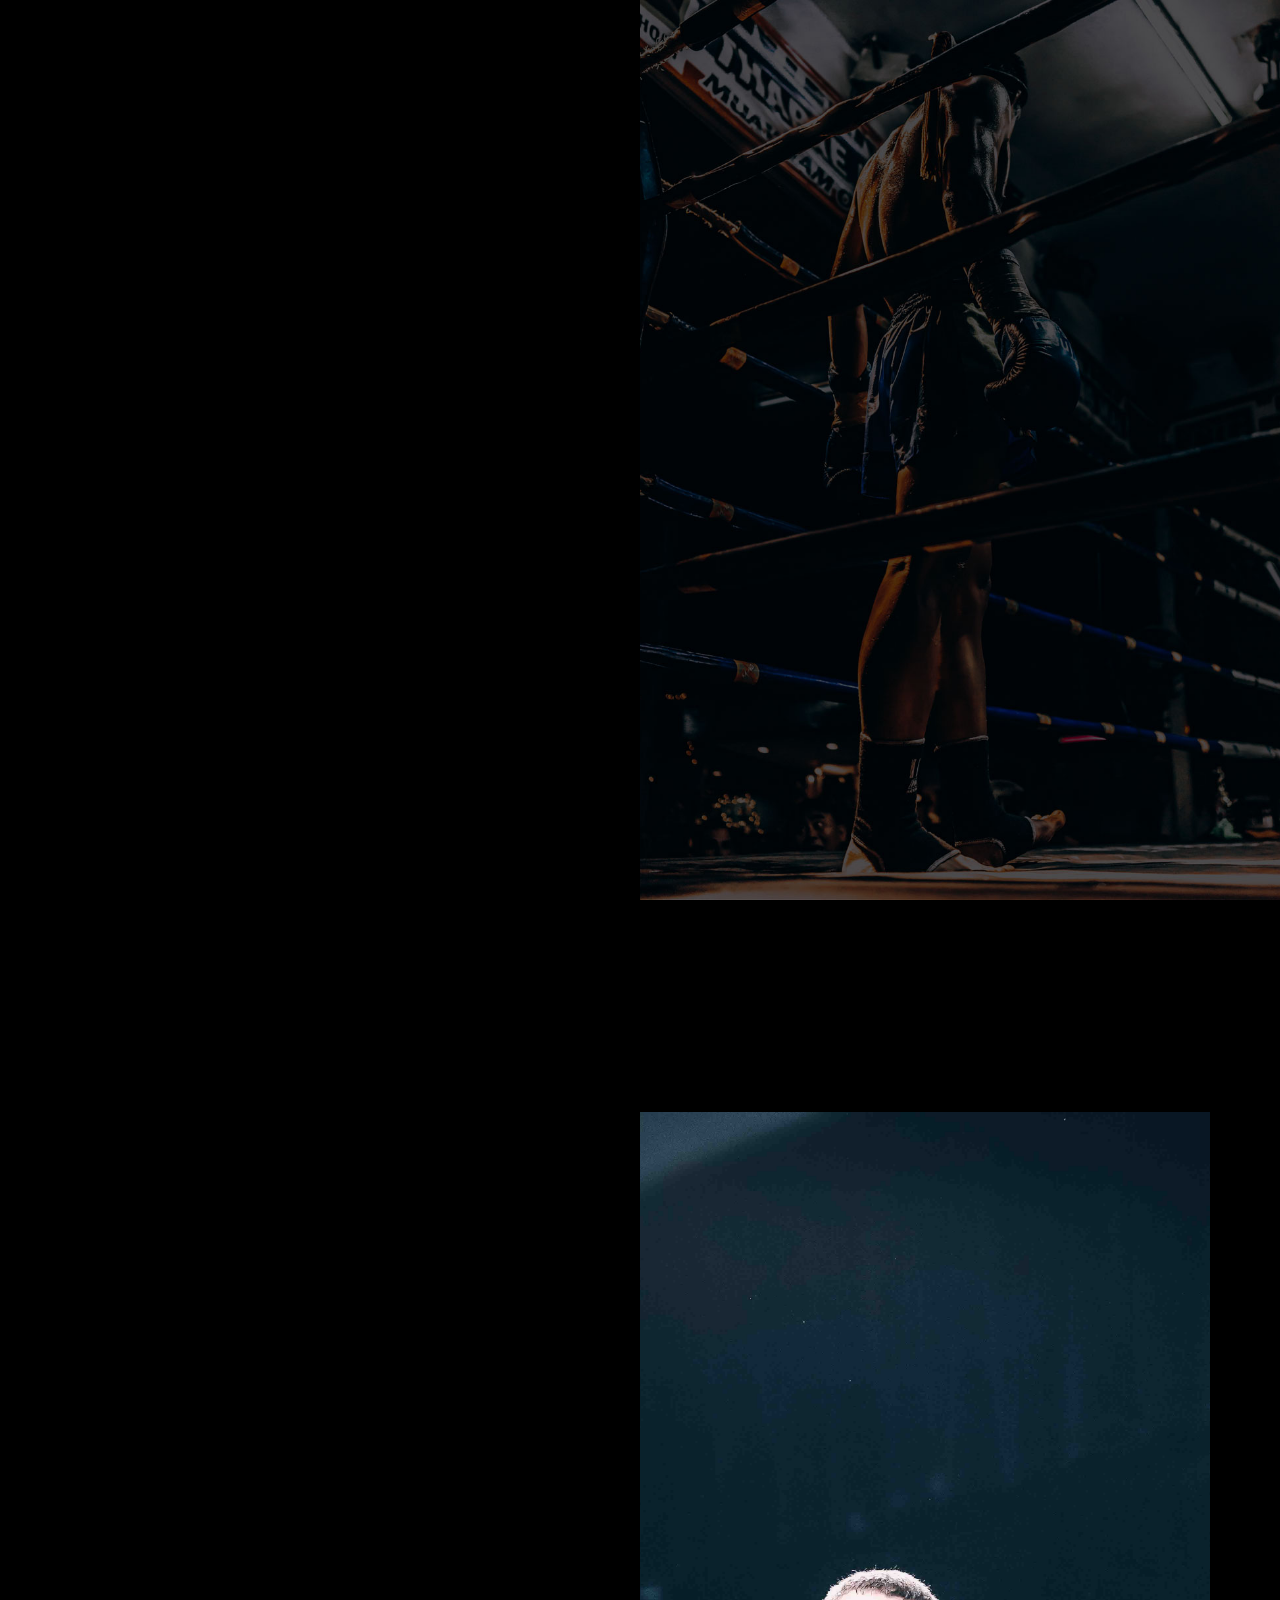
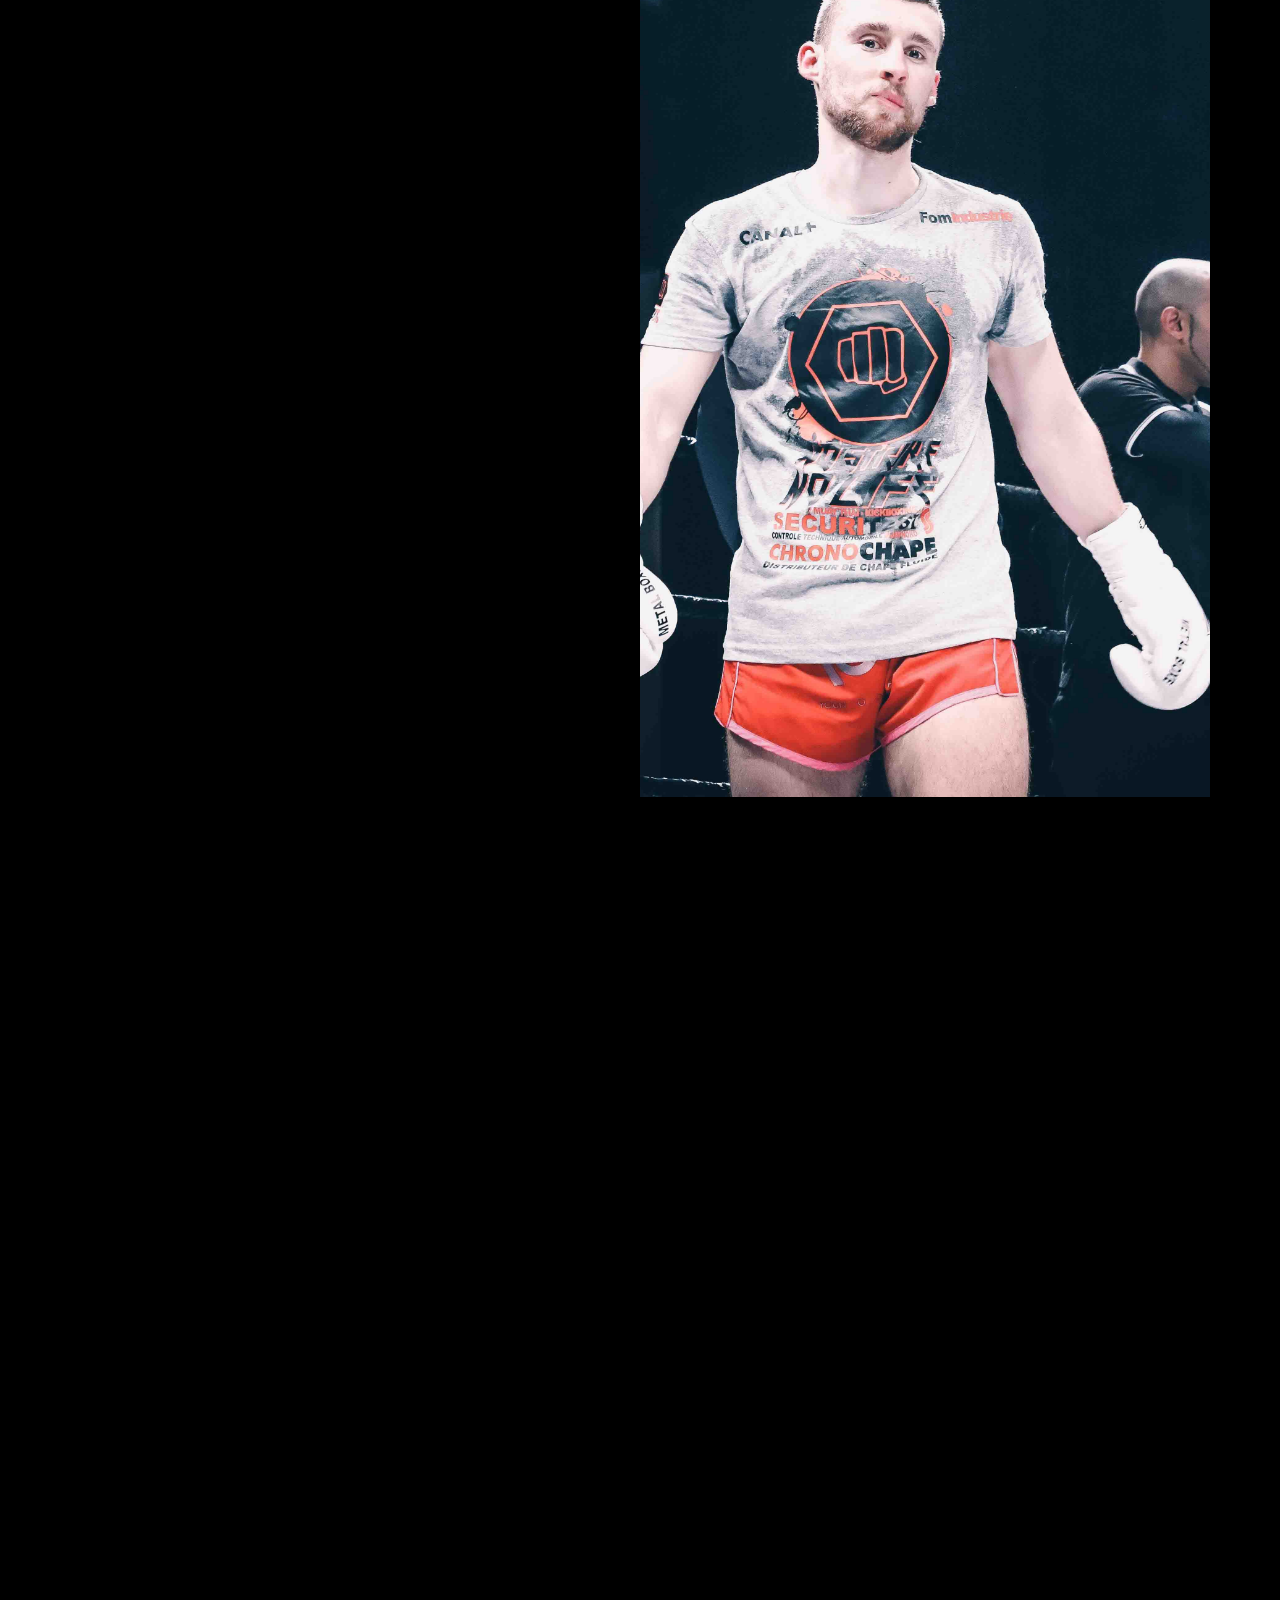
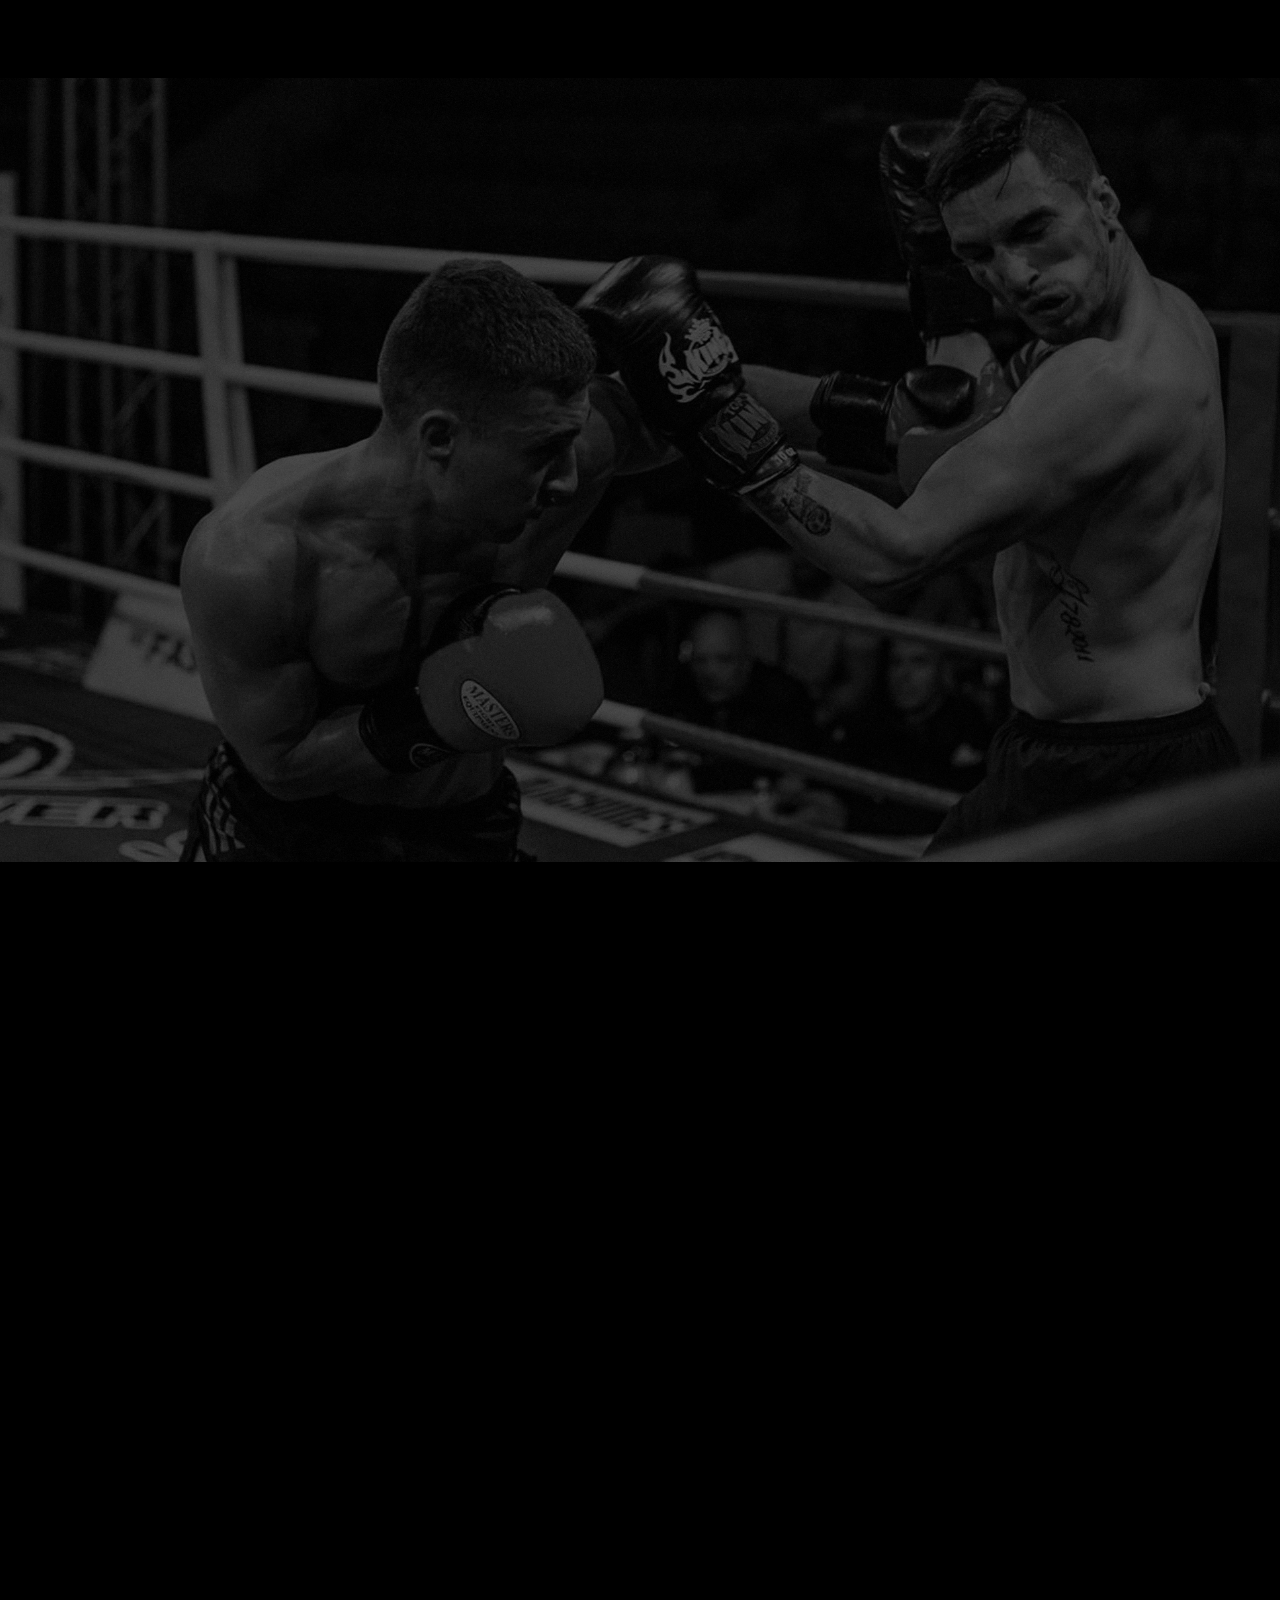
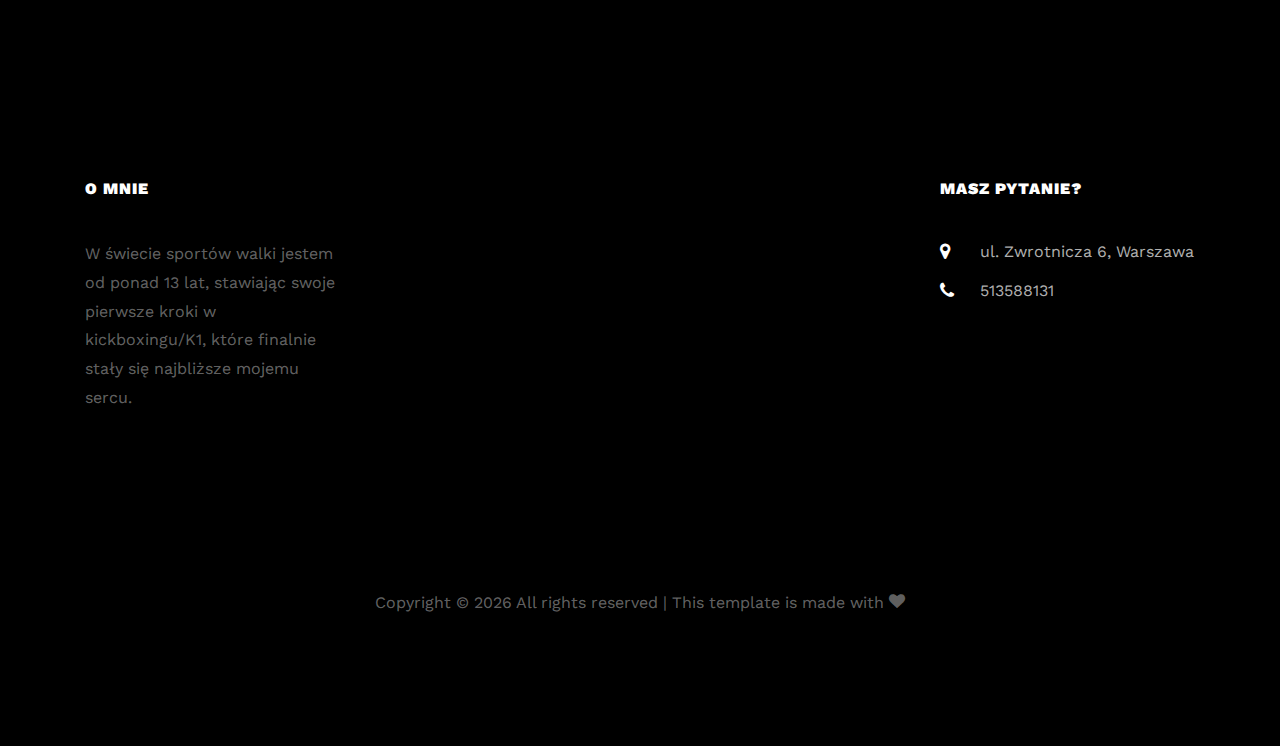
==== commit 25fd4cf2: "refactor: rm old" ====
--- a/index.html
+++ b/index.html
@@ -152,15 +152,11 @@
 				<div class="col-md-6">
 
 					<div class="pricing-wrap ftco-animate img" style="background-image: url(img/7.jpg);">
-						<div class="title p-4">
-							<h3>Zajęcia z dziećmi</h3>
-							<span>Wiek 5+</span>
-						</div>
 						<a href="dzieci.html">
 							<div class="text p-4 d-flex align-items-end">
 								<div>
-									<span class="price">60min/170zł</span>
-									<h3>Zajęcia z dziećmi</h3>
+									<span class="price">60min/200zł</span>
+									<h3>Zajęcia z dziećmi <span>Wiek 5+</span></h3>
 									<p class="text-white">Czas trwania zajęć to 60 minut podczas, których skupiamy się
 										na różnego rodzaju formach treningu ogólnorozwojowego wdrażając w to elementy
 										kickboxingu, boksu czy k1. Głównym celem tego rodzaju aktywności jest
@@ -175,15 +171,11 @@
 				</div>
 				<div class="col-md-6">
 					<div class="pricing-wrap ftco-animate img" style="background-image: url(img/6.jpg);">
-						<div class="title p-4">
-							<h3>Zajęcia z dorosłymi</h3>
-							<span>Możliwość zajęć w parach</span>
-						</div>
 						<a href="dorosli.html">
 							<div class="text p-4 d-flex align-items-end">
 								<div>
-									<span class="price">60min/170zł 2os. 220zł</span>
-									<h3>Zajęcia z dorosłymi</h3>
+									<span class="price">60min/200zł 2os. 240zł</span>
+									<h3>Zajęcia z dorosłymi <span>Możliwość zajęć w parach</span></h3>
 									<p class="text-white">Trening ten to minimum godzina zorientowana na potrzeby
 										każdego z ich uczestników. Po uprzednim ustaleniu kierunku pracy, wspólnie
 										przechodzimy do jej realizacji. Tutaj możesz spodziewać się w zależności od
@@ -303,7 +295,8 @@
 				<div class="col-lg-12 appointment ftco-animate">
 					<div class="heading-section ftco-animate">
 						<h2 class="mb-3">Napisz do mnie</h2>
-						<p>W celu ustalenia terminu zadzwoń pod numer 513588131 lub skorzytaj z poniższego formularza
+						<p>W celu ustalenia terminu zadzwoń pod numer <b>513588131</b> lub skorzytaj z poniższego
+							formularza
 						</p>
 					</div>
 					<form action="https://formspree.io/f/xaykeypw" method="POST" class="appointment-form">
@@ -384,7 +377,6 @@
 						<p>W świecie sportów walki jestem od ponad 13 lat, stawiając swoje pierwsze kroki w
 							kickboxingu/K1, które finalnie stały się najbliższe mojemu sercu.</p>
 						<ul class="ftco-footer-social list-unstyled float-md-left float-lft mt-5">
-							<!-- <li class="ftco-animate"><a href="#"><span class="icon-twitter"></span></a></li>  -->
 						</ul>
 					</div>
 				</div>
@@ -394,11 +386,6 @@
 				</div>
 				<div class="col-lg-2 col-md-6 mb-5 mb-md-5">
 					<div class="ftco-footer-widget mb-4 ml-md-4">
-						<!-- <h2 class="ftco-heading-2">Menu</h2>
-              <ul class="list-unstyled">
-                <li><a href="#" class="py-2 d-block">K1</a></li>
-                <li><a href="#" class="py-2 d-block">MMA</a></li>
-              </ul> -->
 					</div>
 				</div>
 				<div class="col-lg-3 col-md-6 mb-5 mb-md-5">
@@ -408,9 +395,7 @@
 							<ul>
 								<li><span class="icon icon-map-marker"></span><span class="text">ul. Zwrotnicza 6,
 										Warszawa</span></li>
-								<li><a href="#"><span class="icon icon-phone"></span><span
-											class="text">513588131</span></a></li>
-								<!-- <li><a href="#"><span class="icon icon-envelope"></span><span class="text">info@yourdomain.com</span></a></li> -->
+								<li><span class="icon icon-phone"></span><span class="text">513588131</span></li>
 							</ul>
 						</div>
 					</div>
--- a/css/style.css
+++ b/css/style.css
@@ -7883,8 +7883,8 @@
     right: 0;
     bottom: 0;
     bordeR: 1px solid #ff0000;
-    background: rgba(0, 0, 0, 0.4);
-    opacity: 0;
+    background: rgba(0, 0, 0, 0.6);
+    opacity: 1;
     -moz-transition: all 0.3s ease;
     -o-transition: all 0.3s ease;
     -webkit-transition: all 0.3s ease;
